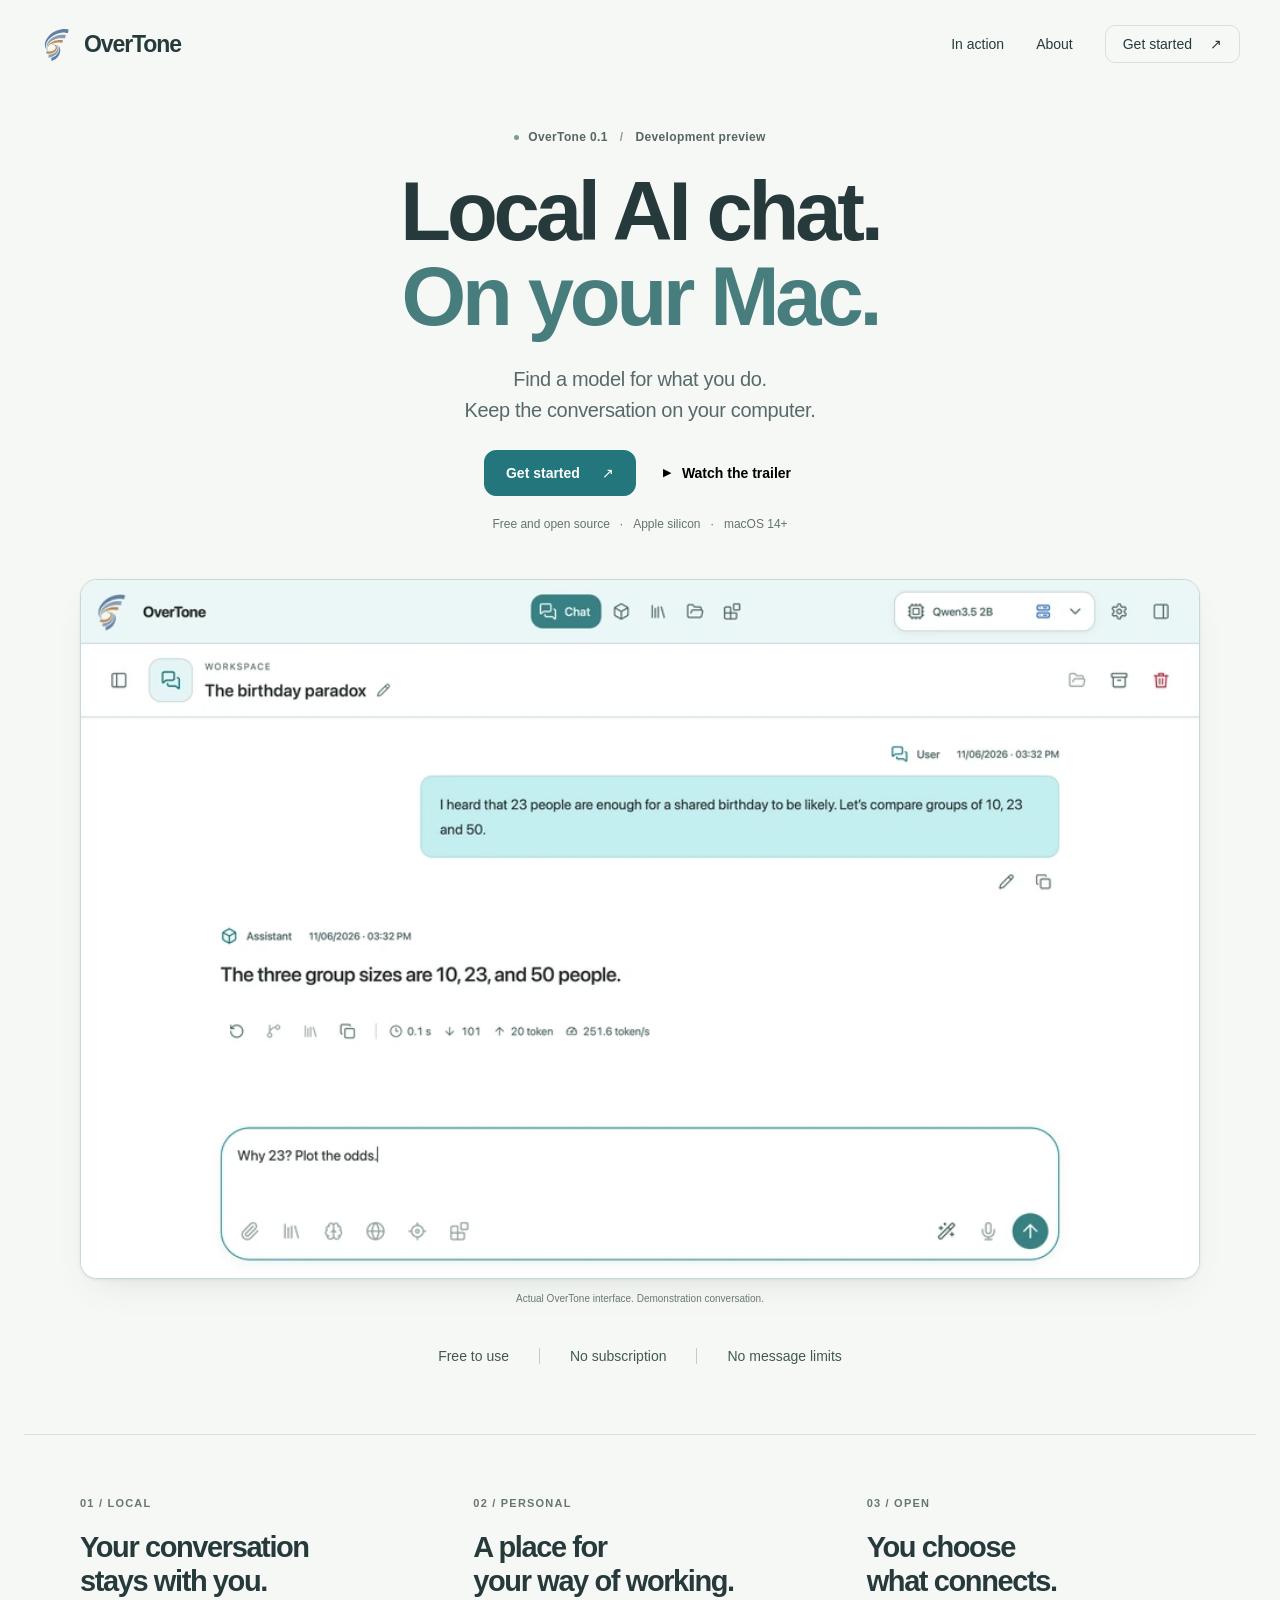
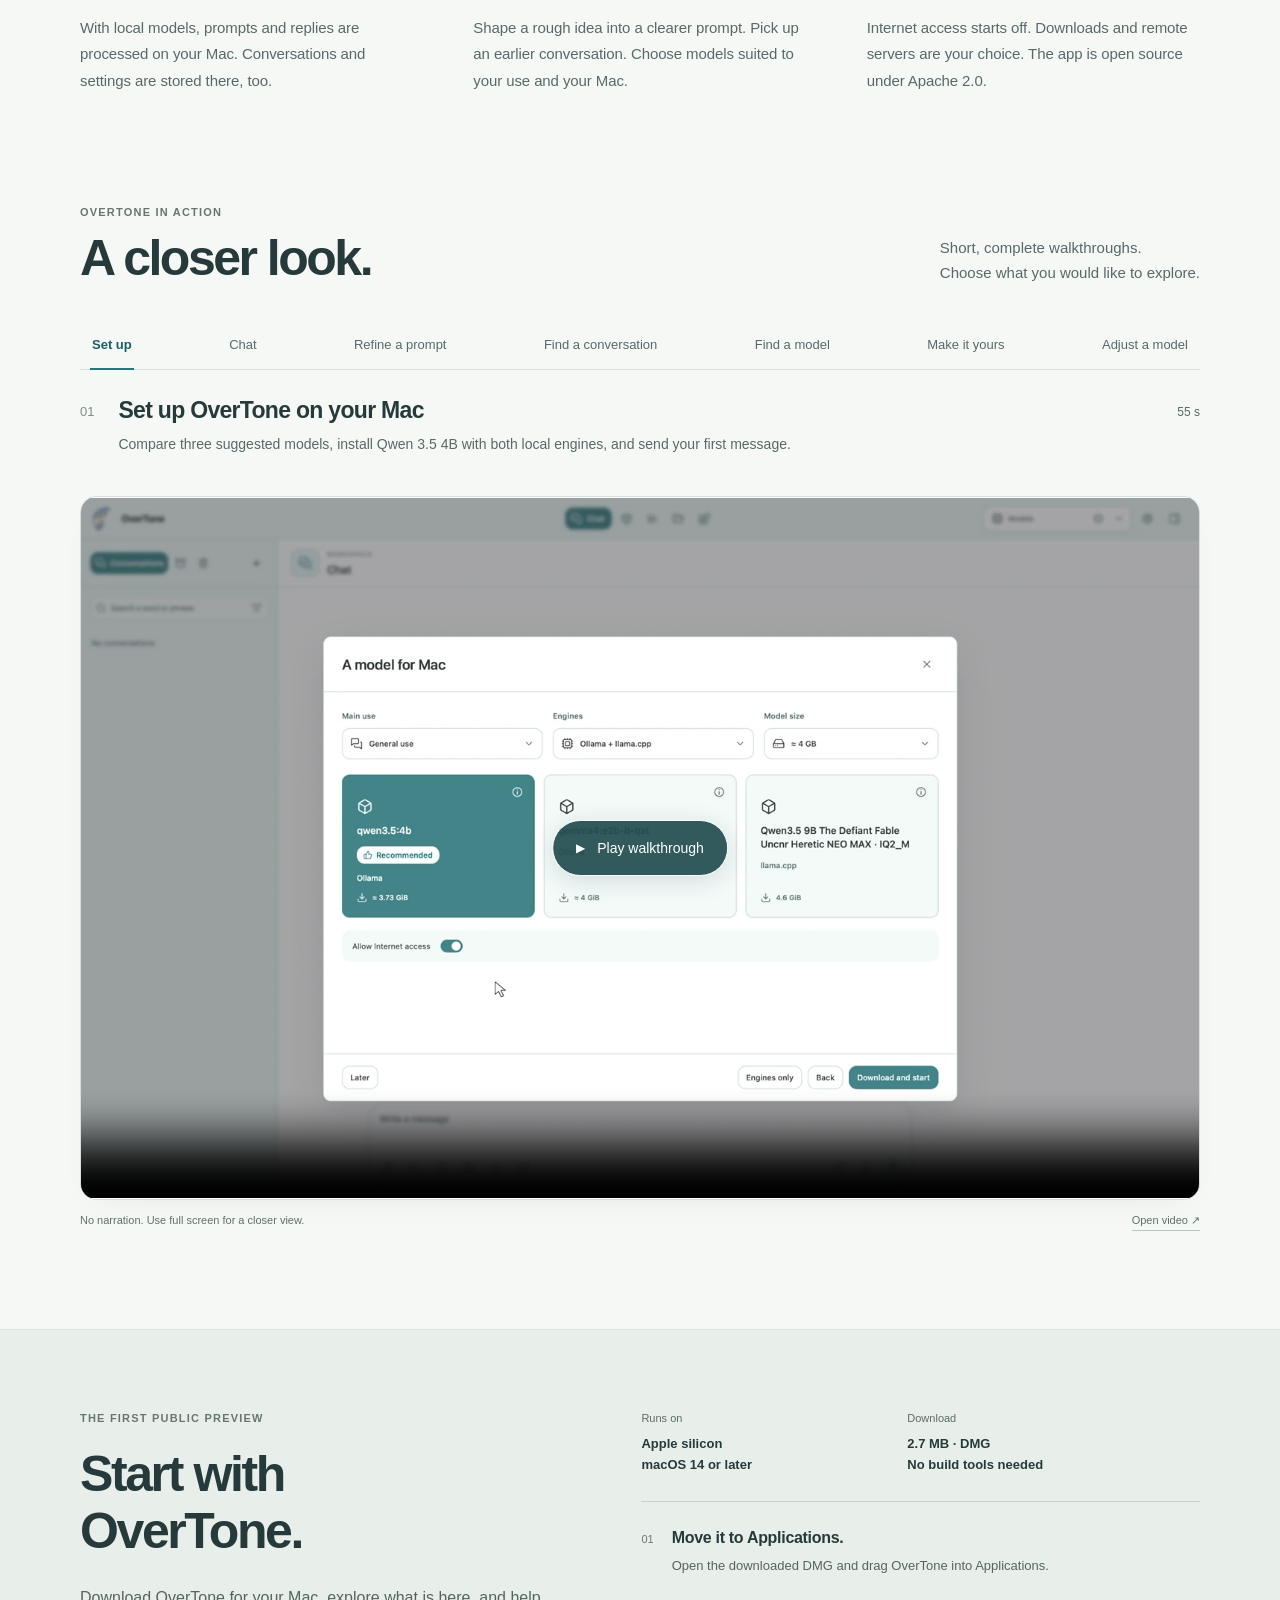
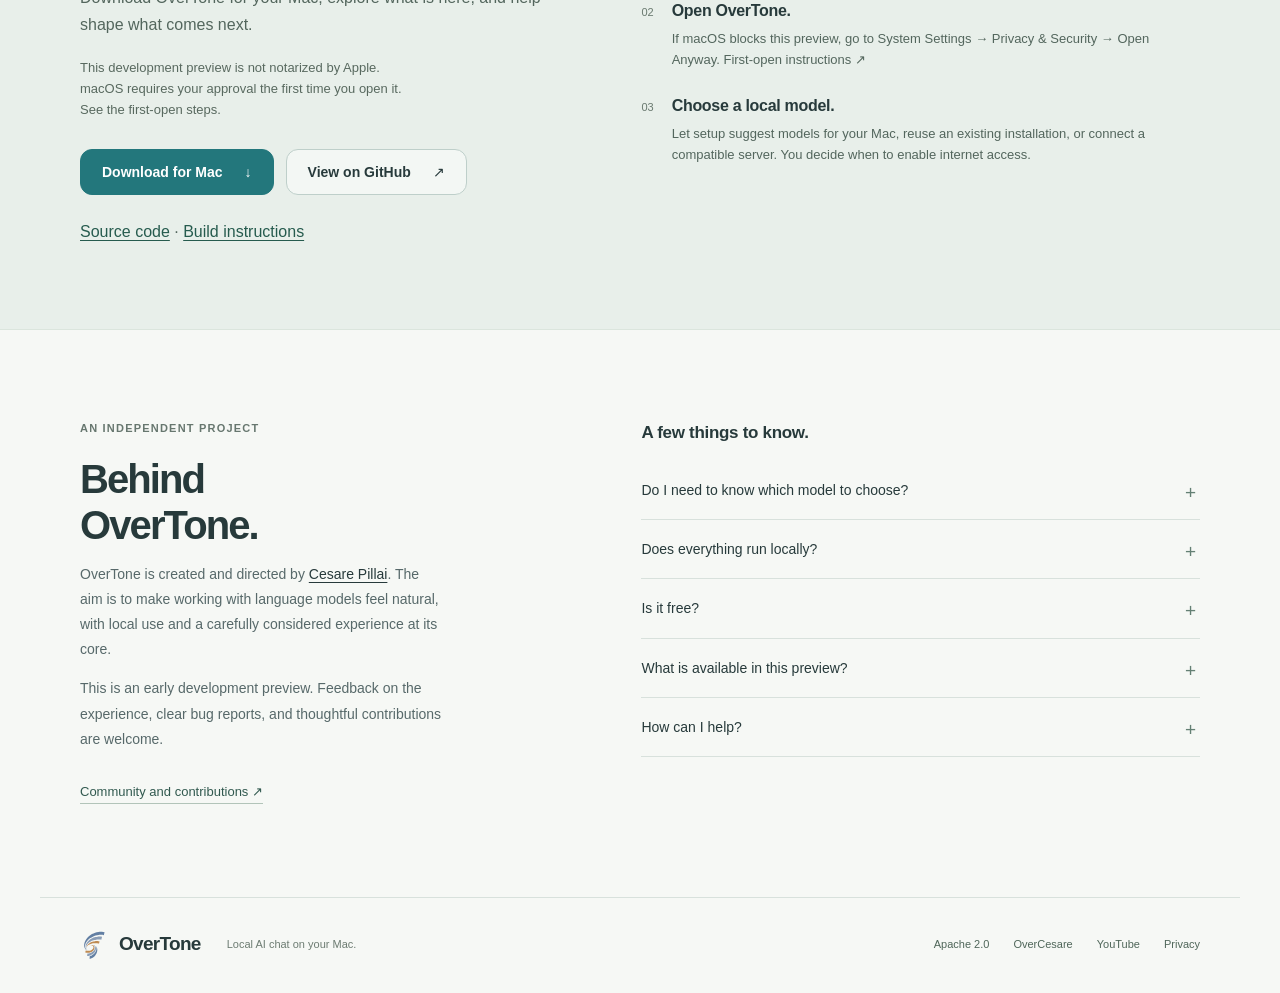
==== site/index.html @ c2d74d0c "Initial OverTone development preview" ====
<!doctype html>
<html lang="en">
<head>
<meta charset="utf-8">
<meta name="viewport" content="width=device-width, initial-scale=1">
<meta name="theme-color" content="#f6f8f5">
<title>OverTone — Local AI chat on your Mac</title>
<meta name="description" content="A free, open-source app for local AI chat on your Mac. Find a model for what you do, refine your prompt, and keep your conversations on your computer.">
<meta property="og:type" content="website">
<meta property="og:title" content="OverTone — Local AI chat on your Mac">
<meta property="og:description" content="Your models. Your conversations. Your Mac. Explore the OverTone 0.1 development preview.">
<meta property="og:image" content="https://overcesare.github.io/OverTone/assets/images/social.jpg">
<meta property="og:url" content="https://overcesare.github.io/OverTone/">
<meta property="og:image:width" content="1280">
<meta property="og:image:height" content="640">
<link rel="canonical" href="https://overcesare.github.io/OverTone/">
<meta name="twitter:card" content="summary_large_image">
<link rel="icon" href="assets/mark.svg" type="image/svg+xml">
<link rel="stylesheet" href="styles.css">
<script src="site-config.js" defer></script>
<script src="clips.js" defer></script>
<script src="site.js" defer></script>
</head>
<body>
<a class="skip" href="#main">Skip to content</a>
<header class="site-header">
  <a class="brand" href="./" aria-label="OverTone home"><img src="assets/mark.svg" width="34" height="34" alt=""><span>OverTone</span></a>
  <nav aria-label="Main navigation">
    <a class="nav-tour" href="#in-action">In action</a>
    <a class="nav-about" href="#about">About</a>
    <a class="nav-start" href="#get-started">Get started <span aria-hidden="true">↗</span></a>
  </nav>
</header>
<main id="main">
<section class="hero" aria-labelledby="hero-title">
  <div class="hero-copy">
    <p class="eyebrow"><span class="status-dot" aria-hidden="true"></span>OverTone 0.1 <span class="eyebrow-separator">/</span> Development preview</p>
    <h1 id="hero-title">Local AI chat.<br><span>On your Mac.</span></h1>
    <p class="hero-description">Find a model for what you do.<br>Keep the conversation on your computer.</p>
    <div class="hero-actions">
      <a class="button primary" href="#get-started">Get started <span aria-hidden="true">↗</span></a>
      <button class="button text-button" type="button" data-trailer><span class="play-small" aria-hidden="true">▶</span> Watch the trailer</button>
    </div>
    <p class="compatibility">Free and open source <span aria-hidden="true">·</span> Apple silicon <span aria-hidden="true">·</span> macOS 14+</p>
  </div>
  <figure class="hero-figure">
    <div class="app-frame">
      <img src="assets/images/hero-1920.webp" srcset="assets/images/hero-960.webp 960w, assets/images/hero-1920.webp 1920w, assets/images/hero-2880.webp 2880w" sizes="(max-width: 680px) calc(100vw - 32px), (max-width: 1200px) calc(100vw - 96px), 1120px" width="4480" height="2800" fetchpriority="high" alt="OverTone with a local Qwen model, a conversation about the birthday paradox, and a follow-up prompt ready to refine.">
    </div>
    <figcaption>Actual OverTone interface. Demonstration conversation.</figcaption>
  </figure>
  <p class="freedom"><span>Free to use</span><span>No subscription</span><span>No message limits</span></p>
</section>

<section class="principles section-width" aria-label="Local by choice">
  <div><p class="section-label">01 / Local</p><h2>Your conversation<br>stays with you.</h2><p>With local models, prompts and replies are processed on your Mac. Conversations and settings are stored there, too.</p></div>
  <div><p class="section-label">02 / Personal</p><h2>A place for<br>your way of working.</h2><p>Shape a rough idea into a clearer prompt. Pick up an earlier conversation. Choose models suited to your use and your Mac.</p></div>
  <div><p class="section-label">03 / Open</p><h2>You choose<br>what connects.</h2><p>Internet access starts off. Downloads and remote servers are your choice. The app is open source under Apache 2.0.</p></div>
</section>

<section id="in-action" class="tour section-width" aria-labelledby="tour-heading">
  <div class="section-heading"><div><p class="section-label">OverTone in action</p><h2 id="tour-heading">A closer look.</h2></div><p>Short, complete walkthroughs.<br> Choose what you would like to explore.</p></div>
  <div class="tabs" role="tablist" aria-label="Product walkthroughs">
    <button role="tab" type="button" id="tab-01" aria-controls="clip-panel" aria-selected="true" data-clip="01">Set up</button>
    <button role="tab" type="button" id="tab-02" aria-controls="clip-panel" aria-selected="false" tabindex="-1" data-clip="02">Chat</button>
    <button role="tab" type="button" id="tab-03" aria-controls="clip-panel" aria-selected="false" tabindex="-1" data-clip="03">Refine a prompt</button>
    <button role="tab" type="button" id="tab-04" aria-controls="clip-panel" aria-selected="false" tabindex="-1" data-clip="04">Find a conversation</button>
    <button role="tab" type="button" id="tab-06" aria-controls="clip-panel" aria-selected="false" tabindex="-1" data-clip="06">Find a model</button>
    <button role="tab" type="button" id="tab-07" aria-controls="clip-panel" aria-selected="false" tabindex="-1" data-clip="07">Make it yours</button>
    <button role="tab" type="button" id="tab-05" aria-controls="clip-panel" aria-selected="false" tabindex="-1" data-clip="05">Adjust a model</button>
  </div>
  <div class="mobile-clip-selector"><label for="clip-select">Explore a walkthrough</label><select id="clip-select">
    <option value="01">Set up OverTone</option><option value="02">Start a conversation</option><option value="03">Refine a prompt</option><option value="04">Find a conversation</option><option value="06">Find a model</option><option value="07">Make it yours</option><option value="05">Adjust a model</option>
  </select></div>
  <div id="clip-panel" class="clip-panel" role="tabpanel" aria-labelledby="tab-01" tabindex="0">
    <div class="clip-copy"><span class="clip-number" id="clip-number" aria-hidden="true">01</span><div><h3 id="clip-title">Set up OverTone on your Mac</h3><p id="clip-description">Compare three suggested models, install Qwen 3.5 4B with both local engines, and send your first message.</p></div><span class="clip-length" id="clip-duration">55 s</span></div>
    <div class="clip-stage">
      <video id="clip-video" controls playsinline preload="none" loading="lazy" poster="assets/images/clip-01.webp" width="3456" height="2168" aria-label="Set up OverTone on your Mac" aria-describedby="clip-description">
        <source src="assets/media/clip-01.mp4" type="video/mp4">
        Your browser does not support embedded video. <a href="assets/media/clip-01.mp4">Open this walkthrough</a>.
      </video>
      <button id="clip-play" class="media-play" type="button" aria-label="Play Set up OverTone on your Mac"><span aria-hidden="true">▶</span><span>Play walkthrough</span></button>
    </div>
    <div class="clip-note"><span>No narration. Use full screen for a closer view.</span><a id="clip-file" href="assets/media/clip-01.mp4">Open video <span aria-hidden="true">↗</span></a></div>
  </div>
  <noscript><p>All walkthroughs: <a href="assets/media/clip-02.mp4">Chat</a> · <a href="assets/media/clip-03.mp4">Refine a prompt</a> · <a href="assets/media/clip-04.mp4">Find a conversation</a> · <a href="assets/media/clip-06.mp4">Find a model</a> · <a href="assets/media/clip-07.mp4">Make it yours</a> · <a href="assets/media/clip-05.mp4">Adjust a model</a>.</p></noscript>
</section>

<section class="start-section" id="get-started" aria-labelledby="start-heading">
  <div class="section-width start-grid">
    <div class="start-intro"><p class="section-label">The first public preview</p><h2 id="start-heading">Start with<br>OverTone.</h2><p>Download OverTone for your Mac, explore what is here, and help shape what comes next.</p><p class="source-note">This development preview is not notarized by Apple. macOS requires your approval the first time you open it. <a href="getting-started.html#first-open">See the first-open steps.</a></p><div class="start-actions"><a class="button primary" href="assets/downloads/OverTone-0.1.0-macos-arm64-preview.dmg" download>Download for Mac <span aria-hidden="true">↓</span></a><a class="button secondary repo-link" hidden href="#get-started">View on GitHub <span aria-hidden="true">↗</span></a></div><p class="build-detail"><a href="assets/downloads/OverTone-source-preview.zip" download>Source code</a> · <a href="getting-started.html#build">Build instructions</a></p></div>
    <div class="start-instructions">
      <div class="requirements"><div><span>Runs on</span><strong>Apple silicon<br>macOS 14 or later</strong></div><div><span>Download</span><strong>2.7 MB · DMG<br>No build tools needed</strong></div></div>
      <ol class="steps">
        <li><span>01</span><div><h3>Move it to Applications.</h3><p>Open the downloaded DMG and drag OverTone into Applications.</p></div></li>
        <li><span>02</span><div><h3>Open OverTone.</h3><p>If macOS blocks this preview, go to System Settings → Privacy &amp; Security → Open Anyway. <a href="getting-started.html#first-open">First-open instructions <span aria-hidden="true">↗</span></a></p></div></li>
        <li><span>03</span><div><h3>Choose a local model.</h3><p>Let setup suggest models for your Mac, reuse an existing installation, or connect a compatible server. You decide when to enable internet access.</p></div></li>
      </ol>
    </div>
  </div>
</section>

<section id="about" class="about section-width" aria-labelledby="about-heading">
  <div class="about-copy"><p class="section-label">An independent project</p><h2 id="about-heading">Behind<br>OverTone.</h2><p>OverTone is created and directed by <a href="https://github.com/OverCesare">Cesare Pillai</a>. The aim is to make working with language models feel natural, with local use and a carefully considered experience at its core.</p><p>This is an early development preview. Feedback on the experience, clear bug reports, and thoughtful contributions are welcome.</p><a class="subtle-link" href="community.html">Community and contributions <span aria-hidden="true">↗</span></a></div>
  <div class="faq"><h3>A few things to know.</h3>
    <details><summary>Do I need to know which model to choose?</summary><p>No. OverTone gives you a starting selection of models suited to your Mac, then suggests models based on how you use OverTone.</p></details>
    <details><summary>Does everything run locally?</summary><p>When you use a local model, prompts and replies are processed on your Mac. Internet access is off by default. You decide whether to allow catalogue access, downloads, or a connection to a remote server. A remote server follows the policies of its provider.</p></details>
    <details><summary>Is it free?</summary><p>OverTone is free and open source under Apache 2.0, with no subscription or message quota. Model and engine licenses are separate. The models you can run depend on your Mac’s available memory and storage.</p></details>
    <details><summary>What is available in this preview?</summary><p>Local chat, prompt refinement, model discovery and downloads, model suggestions, conversation history, model parameters, and personalization. Documents, Projects, and Tools have prepared interfaces, but their workflows are not implemented yet. Windows and Linux are future targets.</p></details>
    <details><summary>How can I help?</summary><p>Share how the experience feels, report a reproducible bug, or discuss an idea. Please agree substantial changes with the maintainer before implementing them. Read the <a href="community.html">community guide</a> for the details.</p></details>
  </div>
</section>
</main>
<footer class="site-footer section-width"><a class="brand" href="./"><img src="assets/mark.svg" width="29" height="29" alt=""><span>OverTone</span></a><p>Local AI chat on your Mac.</p><nav aria-label="Footer"><a href="LICENSE.txt">Apache 2.0</a><a href="https://github.com/OverCesare">OverCesare</a><a href="https://www.youtube.com/@OverTone-App">YouTube</a><a href="privacy.html">Privacy</a></nav></footer>

<dialog id="trailer-dialog" aria-labelledby="trailer-heading">
  <div class="dialog-header"><h2 id="trailer-heading">Introducing OverTone 0.1</h2><button type="button" id="close-trailer" aria-label="Close trailer">Close <span aria-hidden="true">×</span></button></div>
  <video id="trailer-video" controls playsinline preload="none" poster="assets/images/trailer.jpg" width="1920" height="1080" aria-label="OverTone 0.1 product trailer"><source src="assets/media/trailer.mp4" type="video/mp4"></video>
  <div class="dialog-footer"><span>Light · Air and Glass · 48 seconds</span><a id="youtube-link" hidden href="#get-started">Watch on YouTube <span aria-hidden="true">↗</span></a></div>
</dialog>

</body>
</html>
---- site/styles.css ----
@charset "UTF-8";
:root{font-family:-apple-system,BlinkMacSystemFont,"Segoe UI",sans-serif;color:#273a3b;background:#f6f8f5;--ink:#273a3b;--muted:#57696a;--accent:#23777c;--line:#d8e1dc;--ease:cubic-bezier(.42,0,.58,1);color-scheme:light}
*{box-sizing:border-box}html{scroll-behavior:smooth;scroll-padding-top:96px}body{margin:0}a{color:inherit;text-decoration:none}button,select{font:inherit}button,a,select,summary{-webkit-tap-highlight-color:transparent}button{cursor:pointer}button:disabled{cursor:default}a:hover{text-decoration:none}button:focus-visible,a:focus-visible,summary:focus-visible,select:focus-visible,[tabindex]:focus-visible{outline:3px solid #327f88;outline-offset:5px}button,a,summary{touch-action:manipulation}[hidden]{display:none!important}img{max-width:100%;display:block}.sr-only{position:absolute;width:1px;height:1px;padding:0;overflow:hidden;clip:rect(0,0,0,0);white-space:nowrap;border:0}.skip{position:fixed;z-index:20;top:8px;left:8px;padding:12px 18px;background:white;border-radius:10px;transform:translateY(-150%)}.skip:focus{transform:none}.section-width{max-width:1200px;margin:0 auto;padding:0 40px}
.site-header{max-width:1280px;padding:24px 40px;margin:auto;display:flex;align-items:center;justify-content:space-between;gap:24px}.brand{display:inline-flex;gap:10px;align-items:center;font-size:23px;font-weight:640;letter-spacing:-1.1px}.brand img{width:34px;height:34px}.site-header nav{display:flex;gap:32px;align-items:center;font-size:14px;font-weight:510}.site-header nav>a:not(.nav-start){padding:12px 0}.site-header nav>a:hover{color:var(--accent)}.nav-start{border:1px solid var(--line);padding:10px 17px;border-radius:10px;display:flex;align-items:center;gap:18px;transition:background .16s}.nav-start:hover{background:#e8efea}
.hero{text-align:center;padding-top:42px;overflow:hidden}.hero-copy{padding:0 24px}.eyebrow{font-size:12px;font-weight:550;letter-spacing:.03em;display:flex;justify-content:center;gap:9px;align-items:center;margin:0 0 26px;color:#556663}.status-dot{width:5px;height:5px;background:#7d9c8d;border-radius:50%}.eyebrow-separator{color:#8d9e98;margin:0 3px}h1{font-size:clamp(54px,6.5vw,88px);letter-spacing:-.05em;line-height:1.02;font-weight:590;margin:0}h1 span{color:#487d7d}.hero-description{font-size:20px;line-height:1.55;letter-spacing:-.35px;color:var(--muted);margin:24px 0}.hero-actions{display:flex;align-items:center;justify-content:center;gap:22px}.button{border:1px solid transparent;min-height:46px;padding:12px 21px;border-radius:12px;display:inline-flex;align-items:center;justify-content:center;gap:22px;font-size:14px;font-weight:550;transition:background .16s,color .16s,box-shadow .16s}.primary{background:var(--accent);color:white;border-color:var(--accent)}.primary:hover{background:#1b666b;box-shadow:0 3px 10px #194e5b12}.primary:active{background:#185a60}.secondary{border-color:#becfca;background:#ffffff80}.secondary:hover{background:#fff}.text-button{background:none;gap:8px;padding:12px 4px}.text-button:hover{color:var(--accent)}.play-small{font-size:11px;margin-right:3px}.duration{font-size:11px;color:var(--muted);margin-left:5px;font-weight:450}.compatibility{font-size:12px;color:#65726e;margin:21px 0 0;display:flex;align-items:center;justify-content:center;gap:10px}.hero-figure{max-width:1200px;padding:0 40px;margin:48px auto 0}.app-frame{border:1px solid #c8d8d3;border-radius:17px;overflow:hidden;background:#fff;box-shadow:0 16px 38px -16px #38564a26,0 1px 3px #3e62521a}.app-frame img{width:100%;height:auto}.hero-figure figcaption{font-size:10px;color:#6b7874;margin-top:14px}.freedom{font-size:14px;color:#425953;display:flex;justify-content:center;gap:0;margin:44px 24px 0;padding-bottom:70px;border-bottom:1px solid var(--line)}.freedom span{padding:0 30px}.freedom span+span{border-left:1px solid #bfcfc6}
.principles{display:grid;grid-template-columns:repeat(3,1fr);gap:60px;padding-top:62px;padding-bottom:102px}.section-label{font-size:11px;font-weight:550;text-transform:uppercase;letter-spacing:.11em;color:#67776f;margin:0 0 22px}h2{font-weight:560;letter-spacing:-1.4px;line-height:1.15;margin:0}.principles h2{font-size:29px}.principles p:not(.section-label){font-size:15px;line-height:1.75;letter-spacing:-.1px;color:var(--muted);margin:17px 0 0}.section-heading{display:flex;align-items:flex-end;justify-content:space-between;gap:24px}.section-heading .section-label{margin-bottom:12px}.section-heading h2{font-size:50px;letter-spacing:-2.5px}.section-heading>p{color:var(--muted);font-size:15px;line-height:1.65;margin:0 0 2px}.tour{padding-top:10px;padding-bottom:98px}.tabs{display:flex;border-bottom:1px solid var(--line);margin-top:35px;gap:6px;justify-content:space-between}.tabs button{position:relative;border:0;border-radius:8px 8px 0 0;background:transparent;padding:15px 12px 17px;color:var(--muted);font-size:13px;white-space:nowrap;transition:background .16s,color .16s}.tabs button:hover{background:#eaf0eb;color:var(--ink)}.tabs button[aria-selected=true]{color:#185e66;font-weight:600}.tabs button[aria-selected=true]:after{content:"";position:absolute;height:2px;bottom:-1px;left:10px;right:10px;background:var(--accent)}.mobile-clip-selector{display:none}.clip-copy{display:flex;align-items:flex-start;gap:24px;min-height:126px;padding:27px 0 23px}.clip-number{font-size:13px;color:#7d8e84;padding-top:7px;font-variant-numeric:tabular-nums}.clip-copy h3{font-size:23px;font-weight:550;letter-spacing:-.7px;margin:0 0 9px}.clip-copy p{font-size:14px;color:var(--muted);max-width:720px;line-height:1.6;margin:0}.clip-length{margin-left:auto;white-space:nowrap;padding-top:8px;font-size:12px;color:var(--muted)}.clip-stage{position:relative;border:1px solid #d6dfd9;border-radius:16px;overflow:hidden;background:white;box-shadow:0 12px 30px -16px #38564a1a}.clip-stage video{display:block;width:100%;height:auto;aspect-ratio:3456/2168;background:white}.media-play{position:absolute;left:50%;top:50%;transform:translate(-50%,-50%);display:flex;align-items:center;gap:12px;padding:17px 23px;min-height:56px;border:1px solid #fff;background:#244d50ed;color:#fff;border-radius:30px;box-shadow:0 5px 24px #18393e24;font-size:14px;font-weight:500;white-space:nowrap;transition:background .16s}.media-play:hover{background:#193d40}.media-play>span:first-child{font-size:12px}.clip-note{display:flex;justify-content:space-between;gap:16px;font-size:11px;color:#61716a;padding-top:14px}.clip-note a{border-bottom:1px solid #b5c9bf;padding-bottom:3px}.start-section{background:#e8efea;border-block:1px solid #dbe5dd;padding:82px 0 84px}.start-grid{display:grid;grid-template-columns:.95fr 1.15fr;gap:100px}.start-intro h2{font-size:50px;letter-spacing:-2.4px}.start-intro>p:not(.section-label){font-size:16px;line-height:1.7;color:#53665d;margin:23px 0 0}.start-intro>p.source-note{font-size:13px;line-height:1.6;max-width:340px;margin-top:20px;color:#58695f}.start-actions{display:flex;align-items:center;gap:12px;flex-wrap:wrap;margin-top:28px}.subtle-link{font-size:13px;display:inline-block;color:#31594f;border-bottom:1px solid #b2c4b9;padding-bottom:4px;margin-top:18px}.subtle-link:hover{color:#173c32}.requirements{display:grid;grid-template-columns:1fr 1.2fr;gap:22px;border-bottom:1px solid #c5d4ca;padding:0 0 25px;margin-bottom:27px}.requirements span{display:block;font-size:11px;color:#5a6e62;margin-bottom:9px}.requirements strong{font-size:13px;font-weight:550;line-height:1.65}.steps{list-style:none;margin:0;padding:0;display:grid;gap:26px}.steps>li{display:flex;gap:18px}.steps>li>span{font-size:11px;color:#6a7a70;padding-top:4px;font-variant-numeric:tabular-nums}.steps h3{font-size:16px;font-weight:550;margin:0 0 8px;letter-spacing:-.3px}.steps p{font-size:13px;color:#53665d;line-height:1.65;margin:0}.steps li>div{min-width:0;flex:1}.steps code{font-size:11px}.code-block{position:relative;background:#f8faf7;border:1px solid #cedbd2;border-radius:10px;padding:18px 57px 18px 15px;margin:12px 0}.code-block pre{margin:0;line-height:1.7;overflow:auto;white-space:pre-wrap;word-break:break-word}.code-block code{font-size:12px;font-family:ui-monospace,SFMono-Regular,Menlo,monospace}.code-block button{position:absolute;right:10px;top:12px;font-size:10px;color:#405c50;border:1px solid #d4ded5;background:#fff;padding:6px 8px;border-radius:6px}.build-detail a{color:#265b4e;text-decoration:underline;text-underline-offset:3px}
.about{padding-top:92px;padding-bottom:93px;display:grid;grid-template-columns:.95fr 1.15fr;gap:100px}.about-copy h2{font-size:40px;letter-spacing:-1.9px}.about-copy>p:not(.section-label){font-size:14px;line-height:1.8;color:var(--muted);max-width:365px}.about-copy>p a{color:var(--ink);text-decoration:underline;text-underline-offset:3px}.faq h3{font-size:17px;font-weight:550;margin:1px 0 18px;letter-spacing:-.3px}.faq details{border-bottom:1px solid var(--line)}.faq summary{position:relative;list-style:none;font-size:14px;font-weight:500;cursor:pointer;padding:19px 30px 19px 0;line-height:1.45}.faq summary::-webkit-details-marker{display:none}.faq summary:after{content:"+";position:absolute;right:4px;top:18px;color:#648074;font-size:19px;font-weight:400}.faq details[open] summary:after{content:"−"}.faq details p{font-size:13px;line-height:1.75;color:var(--muted);margin:0 0 19px}.faq details a{text-decoration:underline;text-underline-offset:3px}
.site-footer{border-top:1px solid var(--line);display:flex;align-items:center;gap:26px;padding-top:29px;padding-bottom:32px}.site-footer .brand{font-size:19px;letter-spacing:-.7px}.site-footer .brand img{width:29px;height:29px}.site-footer p{font-size:11px;color:#6d7c72}.site-footer nav{display:flex;gap:24px;margin-left:auto;font-size:11px;color:#4f6659}.site-footer nav a:hover{color:var(--accent)}
dialog{width:min(1120px,calc(100vw - 40px));max-height:94vh;padding:0;border:1px solid #cad7d0;border-radius:16px;background:#f7faf7;color:var(--ink);overflow:auto;box-shadow:0 20px 100px #0e29224d}dialog::backdrop{background:#14312bbd;backdrop-filter:blur(12px)}.dialog-header,.dialog-footer{display:flex;align-items:center;justify-content:space-between;gap:12px;padding:17px 22px}.dialog-header h2{font-size:15px;letter-spacing:-.25px}.dialog-header button{border:0;background:none;color:#496456;font-size:12px;padding:6px}.dialog-header button span{margin-left:10px;font-size:20px;vertical-align:-1px}.dialog-footer{font-size:11px;color:#5e7467}.dialog-footer a{text-decoration:underline;text-underline-offset:3px}dialog video{width:100%;height:auto;display:block;background:#f4f8f2}
.doc{max-width:840px;margin:50px auto 90px;padding:0 30px}.doc h1{font-size:52px;letter-spacing:-2.5px;margin-bottom:22px}.doc h2{font-size:26px;margin-top:38px;margin-bottom:14px;letter-spacing:-.8px}.doc h3{font-size:17px;margin-top:26px}.doc p,.doc li{font-size:15px;line-height:1.8;color:#4d635b}.doc ul,.doc ol{padding-left:24px}.doc a:not(.button){text-decoration:underline;text-underline-offset:3px;color:#226451}.doc pre{overflow:auto;background:#e8efea;border:1px solid var(--line);border-radius:12px;padding:18px;font-size:12px;line-height:1.8}.doc code{font-family:ui-monospace,SFMono-Regular,Menlo,monospace}.doc .eyebrow{justify-content:flex-start}.doc .back{display:inline-block;margin-bottom:30px;font-size:13px}
@media(max-width:1050px){.tabs{gap:0}.tabs button{font-size:12px;padding-left:7px;padding-right:7px}.start-grid,.about{gap:55px}.principles{gap:35px}.site-footer{gap:18px}.site-footer nav{gap:15px}}
@media(max-width:760px){.section-width{padding-left:24px;padding-right:24px}.site-header{padding:19px 24px}.site-header nav{gap:20px}.site-header .brand{font-size:21px}.nav-about{display:none}.hero{padding-top:35px}h1{font-size:62px}.hero-description{font-size:18px}.hero-figure{padding:0 24px;margin-top:38px}.principles{gap:24px;padding-top:43px;padding-bottom:68px}.principles h2{font-size:24px}.principles p:not(.section-label){font-size:13px}.section-label{font-size:10px}.section-heading h2{font-size:41px}.section-heading>p{font-size:13px}.tabs{display:none}.mobile-clip-selector{display:flex;align-items:center;justify-content:space-between;gap:20px;margin-top:27px;padding:16px 0;border-block:1px solid var(--line)}.mobile-clip-selector label{font-size:11px;color:var(--muted)}.mobile-clip-selector select{max-width:65%;padding:9px 28px 9px 11px;border:1px solid #c3d3c9;border-radius:8px;background:#fff;color:#344e42;font-size:12px;min-height:40px}.clip-copy{min-height:136px;gap:16px}.clip-copy h3{font-size:21px}.clip-copy p{font-size:13px}.start-grid,.about{grid-template-columns:1fr;gap:40px}.start-intro>p:not(.section-label){max-width:480px}.start-intro>p.source-note{max-width:440px}.start-section{padding:55px 0}.start-intro h2{font-size:45px}.about{padding-top:58px;padding-bottom:60px;gap:38px}.about-copy>p:not(.section-label){max-width:none}.site-footer{flex-wrap:wrap;gap:10px 22px}.site-footer nav{width:100%;margin:12px 0 0;justify-content:space-between}.tour{padding-bottom:60px}}
@media(max-width:480px){.site-header{padding:17px 20px;gap:12px}.brand{gap:7px}.site-header .brand img{width:29px;height:29px}.site-header nav{gap:12px}.site-header nav .nav-tour{display:none}.nav-start{font-size:12px;padding:9px 12px;gap:11px}.hero{padding-top:30px}.hero-copy{padding:0 16px}.eyebrow{font-size:10px;gap:6px;margin-bottom:23px}h1{font-size:52px}.hero-description{font-size:16px;line-height:1.6;margin:20px 0}.hero-actions{gap:14px}.button{font-size:12px;padding:11px 16px;gap:15px;min-height:43px}.text-button{gap:6px;padding:11px 0}.duration{display:none}.compatibility{font-size:10px;gap:7px;margin-top:19px}.hero-figure{padding:0 16px;margin-top:31px}.app-frame{border-radius:10px}.hero-figure figcaption{font-size:8px;margin-top:10px}.freedom{font-size:10px;margin-top:30px;margin-inline:20px;padding-bottom:35px}.freedom span{padding:0 14px}.section-width{padding-left:22px;padding-right:22px}.principles{grid-template-columns:1fr;gap:26px;padding-top:35px;padding-bottom:52px}.principles>div{display:grid;grid-template-columns:1fr 1.2fr;gap:5px 20px}.principles .section-label{grid-column:1/-1;margin-bottom:8px;font-size:9px}.principles h2{font-size:22px;letter-spacing:-.8px}.principles p:not(.section-label){margin:0;font-size:12px;line-height:1.65}.section-heading{display:block}.section-heading>p{margin-top:14px}.section-heading>p br{display:none}.section-heading h2{font-size:39px}.clip-copy{padding-top:22px;min-height:145px;gap:12px}.clip-number{display:none}.clip-copy h3{font-size:20px}.clip-copy p{font-size:12px}.clip-length{font-size:10px;padding-top:6px}.clip-note{font-size:9px;gap:12px;line-height:1.5}.clip-stage{border-radius:10px}.media-play{padding:13px 17px;font-size:11px;min-height:42px}.requirements strong{font-size:11px}.requirements{gap:15px}.start-intro h2{font-size:43px}.start-intro>p:not(.section-label){font-size:15px}.start-intro>p.source-note{font-size:12px}.steps h3{font-size:15px}.steps p{font-size:12px}.code-block code{font-size:11px}.start-instructions .code-block{padding-left:12px}.about-copy h2{font-size:37px}.site-footer p{font-size:9px}.site-footer nav{font-size:10px;gap:12px}dialog{width:calc(100vw - 20px);border-radius:11px}.dialog-header,.dialog-footer{padding:12px}.dialog-header h2{font-size:12px}.dialog-footer{font-size:9px}.doc{margin-top:35px;padding:0 22px}.doc h1{font-size:39px;letter-spacing:-1.8px}.doc p,.doc li{font-size:14px}}
@media(prefers-reduced-motion:reduce){html{scroll-behavior:auto}*,*:before,*:after{animation:none!important;transition:none!important}}
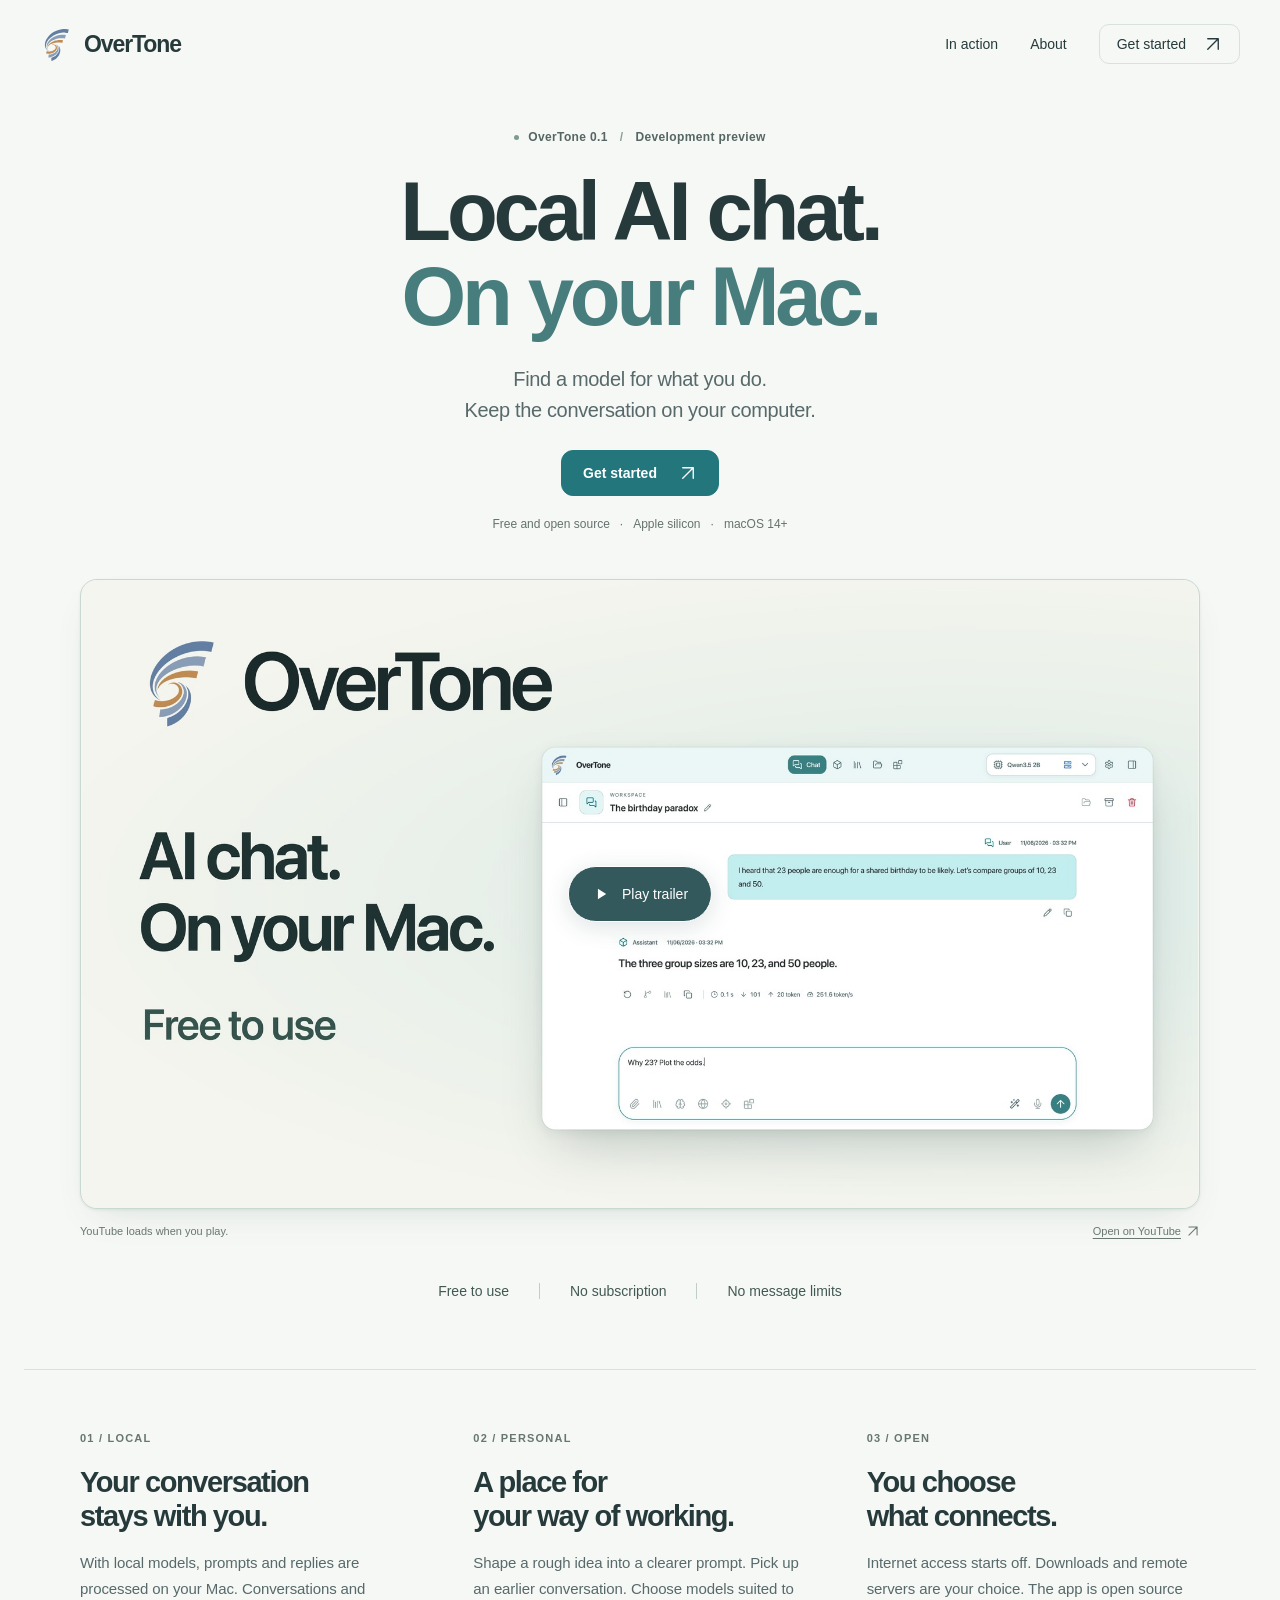
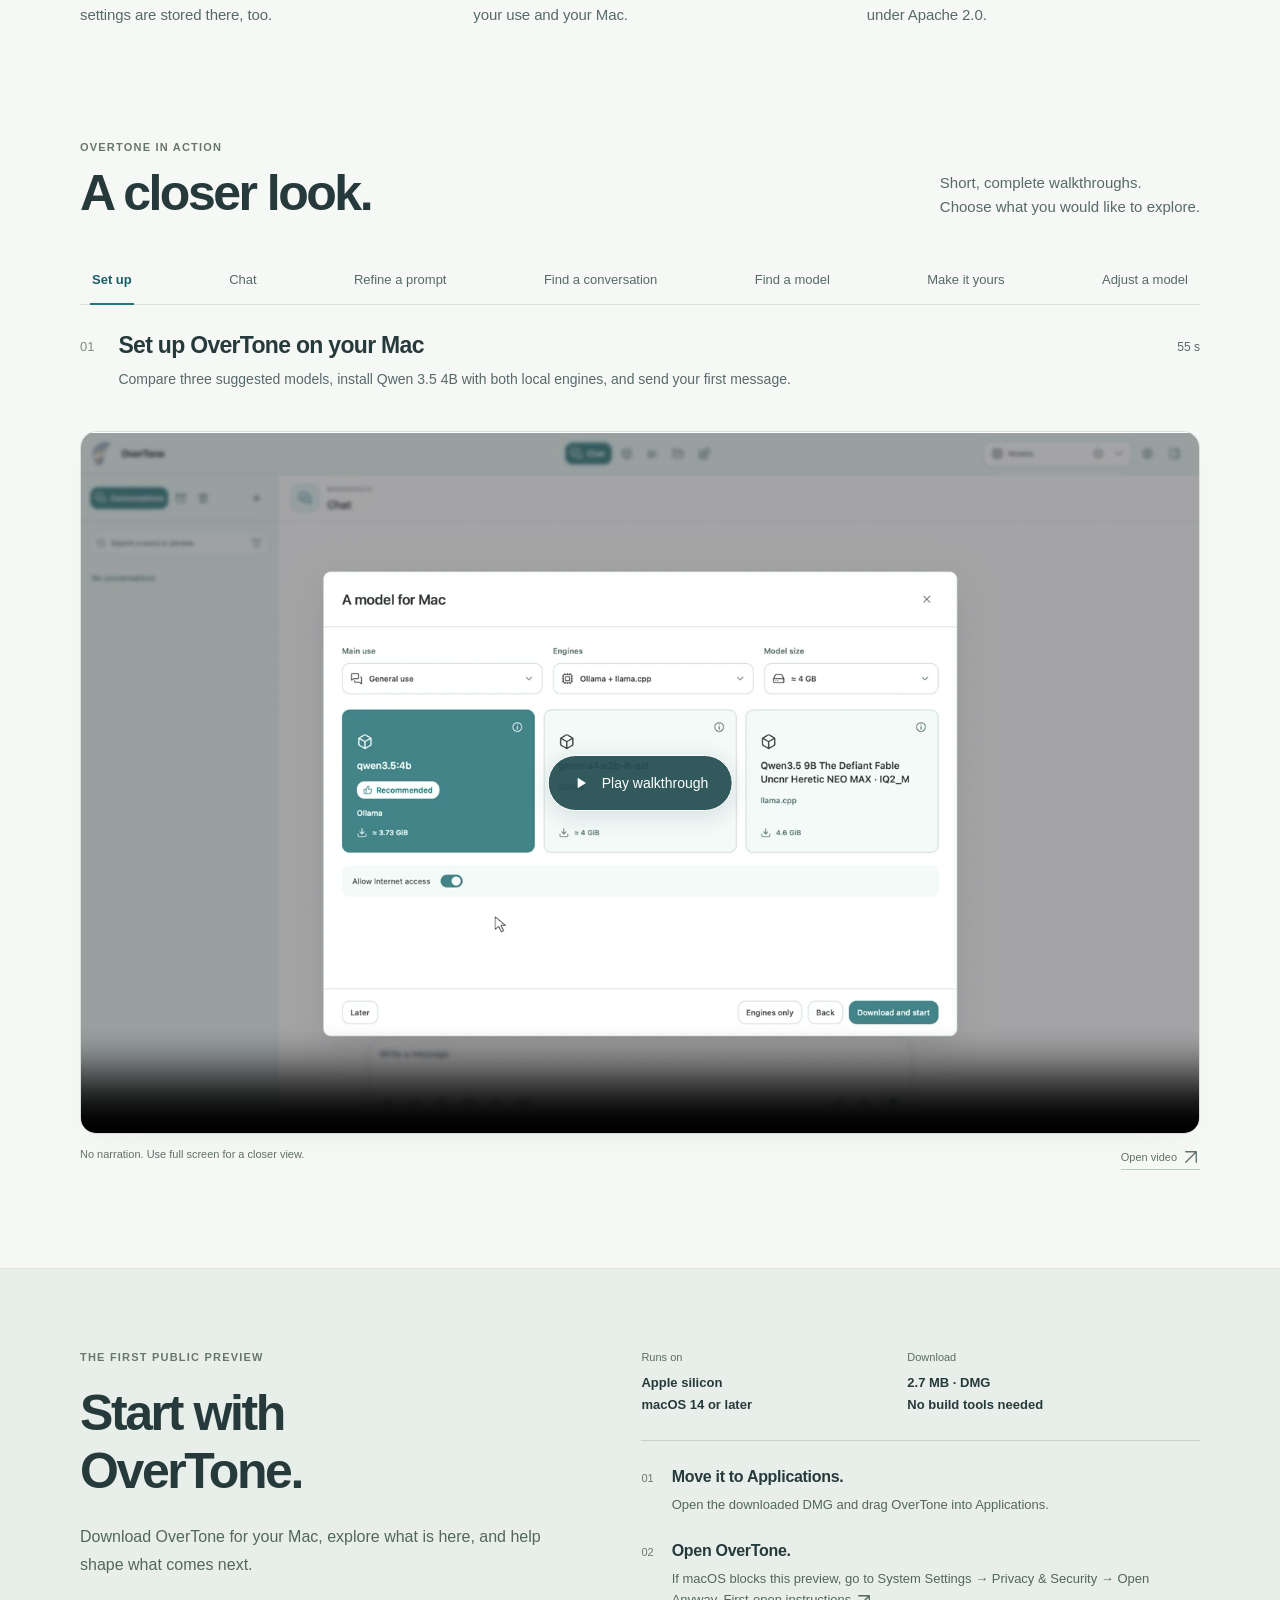
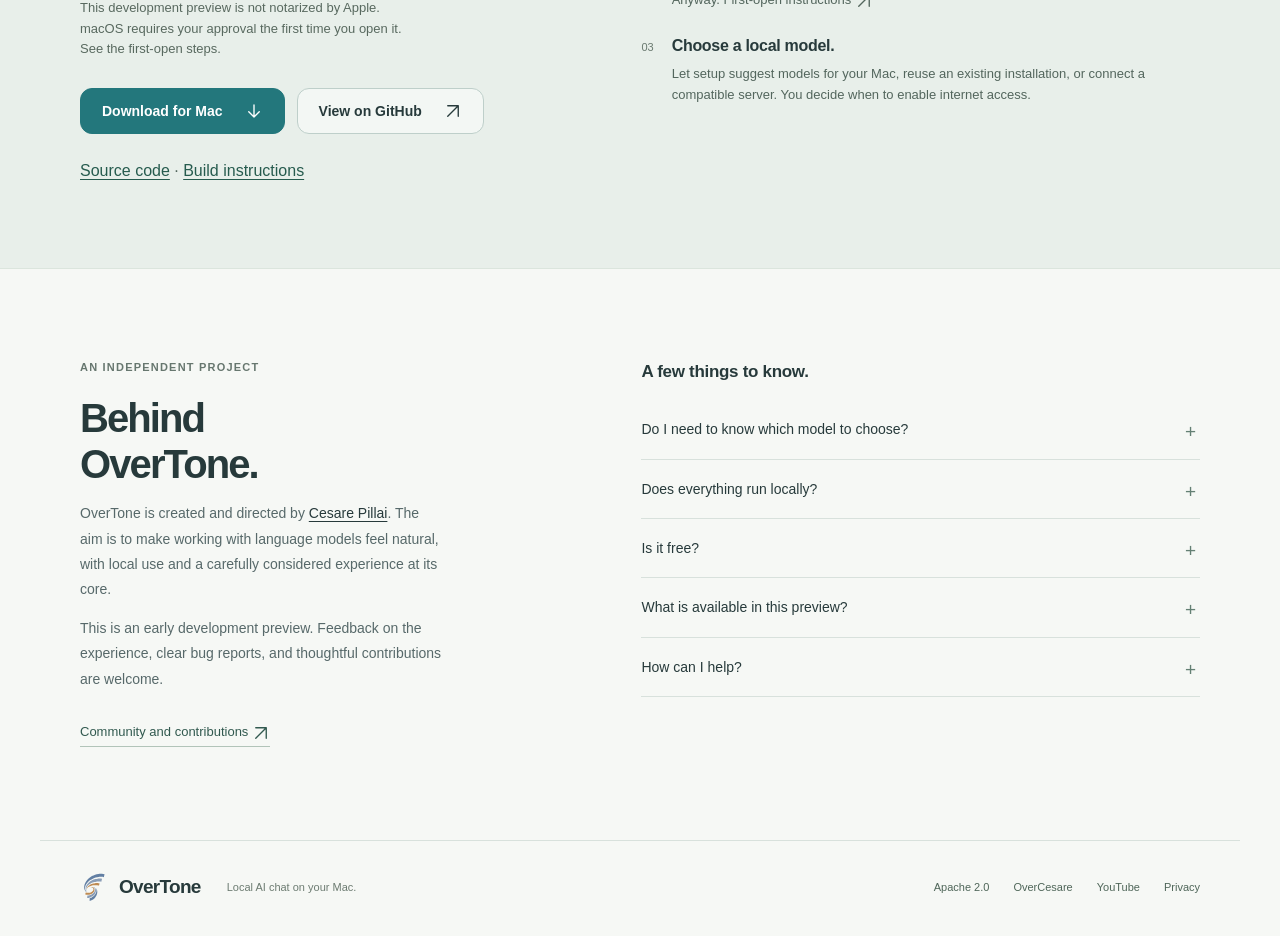
==== commit d61d2ac7: "Refine mobile controls and embed the YouTube trailer" ====
--- a/site/index.html
+++ b/site/index.html
@@ -28,7 +28,7 @@
   <nav aria-label="Main navigation">
     <a class="nav-tour" href="#in-action">In action</a>
     <a class="nav-about" href="#about">About</a>
-    <a class="nav-start" href="#get-started">Get started <span aria-hidden="true">↗</span></a>
+    <a class="nav-start" href="#get-started">Get started <svg class="ui-icon" viewBox="0 0 24 24" aria-hidden="true" focusable="false"><path d="M5 19 19 5M5 5h14v14"/></svg></a>
   </nav>
 </header>
 <main id="main">
@@ -38,16 +38,18 @@
     <h1 id="hero-title">Local AI chat.<br><span>On your Mac.</span></h1>
     <p class="hero-description">Find a model for what you do.<br>Keep the conversation on your computer.</p>
     <div class="hero-actions">
-      <a class="button primary" href="#get-started">Get started <span aria-hidden="true">↗</span></a>
-      <button class="button text-button" type="button" data-trailer><span class="play-small" aria-hidden="true">▶</span> Watch the trailer</button>
+      <a class="button primary" href="#get-started">Get started <svg class="ui-icon" viewBox="0 0 24 24" aria-hidden="true" focusable="false"><path d="M5 19 19 5M5 5h14v14"/></svg></a>
     </div>
     <p class="compatibility">Free and open source <span aria-hidden="true">·</span> Apple silicon <span aria-hidden="true">·</span> macOS 14+</p>
   </div>
-  <figure class="hero-figure">
-    <div class="app-frame">
-      <img src="assets/images/hero-1920.webp" srcset="assets/images/hero-960.webp 960w, assets/images/hero-1920.webp 1920w, assets/images/hero-2880.webp 2880w" sizes="(max-width: 680px) calc(100vw - 32px), (max-width: 1200px) calc(100vw - 96px), 1120px" width="4480" height="2800" fetchpriority="high" alt="OverTone with a local Qwen model, a conversation about the birthday paradox, and a follow-up prompt ready to refine.">
+  <figure class="hero-figure" id="trailer">
+    <div class="app-frame trailer-frame">
+      <a class="trailer-cover" id="trailer-cover" href="https://www.youtube.com/watch?v=piu7MGdL5Z4" target="_blank" rel="noopener" aria-label="Play the OverTone trailer on this page using YouTube">
+        <img src="assets/images/trailer.jpg" width="1920" height="1080" fetchpriority="high" alt="OverTone — local AI chat on your Mac.">
+        <span class="media-play"><svg class="ui-icon ui-icon-fill" viewBox="0 0 24 24" aria-hidden="true" focusable="false"><path d="m8 5 11 7-11 7Z"/></svg><span>Play trailer</span></span>
+      </a>
     </div>
-    <figcaption>Actual OverTone interface. Demonstration conversation.</figcaption>
+    <figcaption class="trailer-caption"><span>YouTube loads when you play.</span><a href="https://www.youtube.com/watch?v=piu7MGdL5Z4" target="_blank" rel="noopener">Open on YouTube <svg class="ui-icon" viewBox="0 0 24 24" aria-hidden="true" focusable="false"><path d="M5 19 19 5M5 5h14v14"/></svg></a></figcaption>
   </figure>
   <p class="freedom"><span>Free to use</span><span>No subscription</span><span>No message limits</span></p>
 </section>
@@ -69,9 +71,9 @@
     <button role="tab" type="button" id="tab-07" aria-controls="clip-panel" aria-selected="false" tabindex="-1" data-clip="07">Make it yours</button>
     <button role="tab" type="button" id="tab-05" aria-controls="clip-panel" aria-selected="false" tabindex="-1" data-clip="05">Adjust a model</button>
   </div>
-  <div class="mobile-clip-selector"><label for="clip-select">Explore a walkthrough</label><select id="clip-select">
+  <div class="mobile-clip-selector"><label for="clip-select">Explore a walkthrough</label><div class="clip-select-control"><select id="clip-select">
     <option value="01">Set up OverTone</option><option value="02">Start a conversation</option><option value="03">Refine a prompt</option><option value="04">Find a conversation</option><option value="06">Find a model</option><option value="07">Make it yours</option><option value="05">Adjust a model</option>
-  </select></div>
+  </select><svg class="ui-icon" viewBox="0 0 24 24" aria-hidden="true" focusable="false"><path d="m6 9 6 6 6-6"/></svg></div></div>
   <div id="clip-panel" class="clip-panel" role="tabpanel" aria-labelledby="tab-01" tabindex="0">
     <div class="clip-copy"><span class="clip-number" id="clip-number" aria-hidden="true">01</span><div><h3 id="clip-title">Set up OverTone on your Mac</h3><p id="clip-description">Compare three suggested models, install Qwen 3.5 4B with both local engines, and send your first message.</p></div><span class="clip-length" id="clip-duration">55 s</span></div>
     <div class="clip-stage">
@@ -79,21 +81,21 @@
         <source src="assets/media/clip-01.mp4" type="video/mp4">
         Your browser does not support embedded video. <a href="assets/media/clip-01.mp4">Open this walkthrough</a>.
       </video>
-      <button id="clip-play" class="media-play" type="button" aria-label="Play Set up OverTone on your Mac"><span aria-hidden="true">▶</span><span>Play walkthrough</span></button>
+      <button id="clip-play" class="media-play" type="button" aria-label="Play Set up OverTone on your Mac"><svg class="ui-icon ui-icon-fill" viewBox="0 0 24 24" aria-hidden="true" focusable="false"><path d="m8 5 11 7-11 7Z"/></svg><span>Play walkthrough</span></button>
     </div>
-    <div class="clip-note"><span>No narration. Use full screen for a closer view.</span><a id="clip-file" href="assets/media/clip-01.mp4">Open video <span aria-hidden="true">↗</span></a></div>
+    <div class="clip-note"><span>No narration. Use full screen for a closer view.</span><a id="clip-file" href="assets/media/clip-01.mp4">Open video <svg class="ui-icon" viewBox="0 0 24 24" aria-hidden="true" focusable="false"><path d="M5 19 19 5M5 5h14v14"/></svg></a></div>
   </div>
   <noscript><p>All walkthroughs: <a href="assets/media/clip-02.mp4">Chat</a> · <a href="assets/media/clip-03.mp4">Refine a prompt</a> · <a href="assets/media/clip-04.mp4">Find a conversation</a> · <a href="assets/media/clip-06.mp4">Find a model</a> · <a href="assets/media/clip-07.mp4">Make it yours</a> · <a href="assets/media/clip-05.mp4">Adjust a model</a>.</p></noscript>
 </section>
 
 <section class="start-section" id="get-started" aria-labelledby="start-heading">
   <div class="section-width start-grid">
-    <div class="start-intro"><p class="section-label">The first public preview</p><h2 id="start-heading">Start with<br>OverTone.</h2><p>Download OverTone for your Mac, explore what is here, and help shape what comes next.</p><p class="source-note">This development preview is not notarized by Apple. macOS requires your approval the first time you open it. <a href="getting-started.html#first-open">See the first-open steps.</a></p><div class="start-actions"><a class="button primary" href="assets/downloads/OverTone-0.1.0-macos-arm64-preview.dmg" download>Download for Mac <span aria-hidden="true">↓</span></a><a class="button secondary repo-link" hidden href="#get-started">View on GitHub <span aria-hidden="true">↗</span></a></div><p class="build-detail"><a href="assets/downloads/OverTone-source-preview.zip" download>Source code</a> · <a href="getting-started.html#build">Build instructions</a></p></div>
+    <div class="start-intro"><p class="section-label">The first public preview</p><h2 id="start-heading">Start with<br>OverTone.</h2><p>Download OverTone for your Mac, explore what is here, and help shape what comes next.</p><p class="source-note">This development preview is not notarized by Apple. macOS requires your approval the first time you open it. <a href="getting-started.html#first-open">See the first-open steps.</a></p><div class="start-actions"><a class="button primary" href="assets/downloads/OverTone-0.1.0-macos-arm64-preview.dmg" download>Download for Mac <svg class="ui-icon" viewBox="0 0 24 24" aria-hidden="true" focusable="false"><path d="M12 4v16M5 13l7 7 7-7"/></svg></a><a class="button secondary repo-link" hidden href="#get-started">View on GitHub <svg class="ui-icon" viewBox="0 0 24 24" aria-hidden="true" focusable="false"><path d="M5 19 19 5M5 5h14v14"/></svg></a></div><p class="build-detail"><a href="assets/downloads/OverTone-source-preview.zip" download>Source code</a> · <a href="getting-started.html#build">Build instructions</a></p></div>
     <div class="start-instructions">
       <div class="requirements"><div><span>Runs on</span><strong>Apple silicon<br>macOS 14 or later</strong></div><div><span>Download</span><strong>2.7 MB · DMG<br>No build tools needed</strong></div></div>
       <ol class="steps">
         <li><span>01</span><div><h3>Move it to Applications.</h3><p>Open the downloaded DMG and drag OverTone into Applications.</p></div></li>
-        <li><span>02</span><div><h3>Open OverTone.</h3><p>If macOS blocks this preview, go to System Settings → Privacy &amp; Security → Open Anyway. <a href="getting-started.html#first-open">First-open instructions <span aria-hidden="true">↗</span></a></p></div></li>
+        <li><span>02</span><div><h3>Open OverTone.</h3><p>If macOS blocks this preview, go to System Settings → Privacy &amp; Security → Open Anyway. <a href="getting-started.html#first-open">First-open instructions <svg class="ui-icon" viewBox="0 0 24 24" aria-hidden="true" focusable="false"><path d="M5 19 19 5M5 5h14v14"/></svg></a></p></div></li>
         <li><span>03</span><div><h3>Choose a local model.</h3><p>Let setup suggest models for your Mac, reuse an existing installation, or connect a compatible server. You decide when to enable internet access.</p></div></li>
       </ol>
     </div>
@@ -101,7 +103,7 @@
 </section>
 
 <section id="about" class="about section-width" aria-labelledby="about-heading">
-  <div class="about-copy"><p class="section-label">An independent project</p><h2 id="about-heading">Behind<br>OverTone.</h2><p>OverTone is created and directed by <a href="https://github.com/OverCesare">Cesare Pillai</a>. The aim is to make working with language models feel natural, with local use and a carefully considered experience at its core.</p><p>This is an early development preview. Feedback on the experience, clear bug reports, and thoughtful contributions are welcome.</p><a class="subtle-link" href="community.html">Community and contributions <span aria-hidden="true">↗</span></a></div>
+  <div class="about-copy"><p class="section-label">An independent project</p><h2 id="about-heading">Behind<br>OverTone.</h2><p>OverTone is created and directed by <a href="https://github.com/OverCesare">Cesare Pillai</a>. The aim is to make working with language models feel natural, with local use and a carefully considered experience at its core.</p><p>This is an early development preview. Feedback on the experience, clear bug reports, and thoughtful contributions are welcome.</p><a class="subtle-link" href="community.html">Community and contributions <svg class="ui-icon" viewBox="0 0 24 24" aria-hidden="true" focusable="false"><path d="M5 19 19 5M5 5h14v14"/></svg></a></div>
   <div class="faq"><h3>A few things to know.</h3>
     <details><summary>Do I need to know which model to choose?</summary><p>No. OverTone gives you a starting selection of models suited to your Mac, then suggests models based on how you use OverTone.</p></details>
     <details><summary>Does everything run locally?</summary><p>When you use a local model, prompts and replies are processed on your Mac. Internet access is off by default. You decide whether to allow catalogue access, downloads, or a connection to a remote server. A remote server follows the policies of its provider.</p></details>
@@ -113,11 +115,6 @@
 </main>
 <footer class="site-footer section-width"><a class="brand" href="./"><img src="assets/mark.svg" width="29" height="29" alt=""><span>OverTone</span></a><p>Local AI chat on your Mac.</p><nav aria-label="Footer"><a href="LICENSE.txt">Apache 2.0</a><a href="https://github.com/OverCesare">OverCesare</a><a href="https://www.youtube.com/@OverTone-App">YouTube</a><a href="privacy.html">Privacy</a></nav></footer>
 
-<dialog id="trailer-dialog" aria-labelledby="trailer-heading">
-  <div class="dialog-header"><h2 id="trailer-heading">Introducing OverTone 0.1</h2><button type="button" id="close-trailer" aria-label="Close trailer">Close <span aria-hidden="true">×</span></button></div>
-  <video id="trailer-video" controls playsinline preload="none" poster="assets/images/trailer.jpg" width="1920" height="1080" aria-label="OverTone 0.1 product trailer"><source src="assets/media/trailer.mp4" type="video/mp4"></video>
-  <div class="dialog-footer"><span>Light · Air and Glass · 48 seconds</span><a id="youtube-link" hidden href="#get-started">Watch on YouTube <span aria-hidden="true">↗</span></a></div>
-</dialog>
 
 </body>
 </html>
--- a/site/styles.css
+++ b/site/styles.css
@@ -2,13 +2,14 @@
 :root{font-family:-apple-system,BlinkMacSystemFont,"Segoe UI",sans-serif;color:#273a3b;background:#f6f8f5;--ink:#273a3b;--muted:#57696a;--accent:#23777c;--line:#d8e1dc;--ease:cubic-bezier(.42,0,.58,1);color-scheme:light}
 *{box-sizing:border-box}html{scroll-behavior:smooth;scroll-padding-top:96px}body{margin:0}a{color:inherit;text-decoration:none}button,select{font:inherit}button,a,select,summary{-webkit-tap-highlight-color:transparent}button{cursor:pointer}button:disabled{cursor:default}a:hover{text-decoration:none}button:focus-visible,a:focus-visible,summary:focus-visible,select:focus-visible,[tabindex]:focus-visible{outline:3px solid #327f88;outline-offset:5px}button,a,summary{touch-action:manipulation}[hidden]{display:none!important}img{max-width:100%;display:block}.sr-only{position:absolute;width:1px;height:1px;padding:0;overflow:hidden;clip:rect(0,0,0,0);white-space:nowrap;border:0}.skip{position:fixed;z-index:20;top:8px;left:8px;padding:12px 18px;background:white;border-radius:10px;transform:translateY(-150%)}.skip:focus{transform:none}.section-width{max-width:1200px;margin:0 auto;padding:0 40px}
 .site-header{max-width:1280px;padding:24px 40px;margin:auto;display:flex;align-items:center;justify-content:space-between;gap:24px}.brand{display:inline-flex;gap:10px;align-items:center;font-size:23px;font-weight:640;letter-spacing:-1.1px}.brand img{width:34px;height:34px}.site-header nav{display:flex;gap:32px;align-items:center;font-size:14px;font-weight:510}.site-header nav>a:not(.nav-start){padding:12px 0}.site-header nav>a:hover{color:var(--accent)}.nav-start{border:1px solid var(--line);padding:10px 17px;border-radius:10px;display:flex;align-items:center;gap:18px;transition:background .16s}.nav-start:hover{background:#e8efea}
-.hero{text-align:center;padding-top:42px;overflow:hidden}.hero-copy{padding:0 24px}.eyebrow{font-size:12px;font-weight:550;letter-spacing:.03em;display:flex;justify-content:center;gap:9px;align-items:center;margin:0 0 26px;color:#556663}.status-dot{width:5px;height:5px;background:#7d9c8d;border-radius:50%}.eyebrow-separator{color:#8d9e98;margin:0 3px}h1{font-size:clamp(54px,6.5vw,88px);letter-spacing:-.05em;line-height:1.02;font-weight:590;margin:0}h1 span{color:#487d7d}.hero-description{font-size:20px;line-height:1.55;letter-spacing:-.35px;color:var(--muted);margin:24px 0}.hero-actions{display:flex;align-items:center;justify-content:center;gap:22px}.button{border:1px solid transparent;min-height:46px;padding:12px 21px;border-radius:12px;display:inline-flex;align-items:center;justify-content:center;gap:22px;font-size:14px;font-weight:550;transition:background .16s,color .16s,box-shadow .16s}.primary{background:var(--accent);color:white;border-color:var(--accent)}.primary:hover{background:#1b666b;box-shadow:0 3px 10px #194e5b12}.primary:active{background:#185a60}.secondary{border-color:#becfca;background:#ffffff80}.secondary:hover{background:#fff}.text-button{background:none;gap:8px;padding:12px 4px}.text-button:hover{color:var(--accent)}.play-small{font-size:11px;margin-right:3px}.duration{font-size:11px;color:var(--muted);margin-left:5px;font-weight:450}.compatibility{font-size:12px;color:#65726e;margin:21px 0 0;display:flex;align-items:center;justify-content:center;gap:10px}.hero-figure{max-width:1200px;padding:0 40px;margin:48px auto 0}.app-frame{border:1px solid #c8d8d3;border-radius:17px;overflow:hidden;background:#fff;box-shadow:0 16px 38px -16px #38564a26,0 1px 3px #3e62521a}.app-frame img{width:100%;height:auto}.hero-figure figcaption{font-size:10px;color:#6b7874;margin-top:14px}.freedom{font-size:14px;color:#425953;display:flex;justify-content:center;gap:0;margin:44px 24px 0;padding-bottom:70px;border-bottom:1px solid var(--line)}.freedom span{padding:0 30px}.freedom span+span{border-left:1px solid #bfcfc6}
-.principles{display:grid;grid-template-columns:repeat(3,1fr);gap:60px;padding-top:62px;padding-bottom:102px}.section-label{font-size:11px;font-weight:550;text-transform:uppercase;letter-spacing:.11em;color:#67776f;margin:0 0 22px}h2{font-weight:560;letter-spacing:-1.4px;line-height:1.15;margin:0}.principles h2{font-size:29px}.principles p:not(.section-label){font-size:15px;line-height:1.75;letter-spacing:-.1px;color:var(--muted);margin:17px 0 0}.section-heading{display:flex;align-items:flex-end;justify-content:space-between;gap:24px}.section-heading .section-label{margin-bottom:12px}.section-heading h2{font-size:50px;letter-spacing:-2.5px}.section-heading>p{color:var(--muted);font-size:15px;line-height:1.65;margin:0 0 2px}.tour{padding-top:10px;padding-bottom:98px}.tabs{display:flex;border-bottom:1px solid var(--line);margin-top:35px;gap:6px;justify-content:space-between}.tabs button{position:relative;border:0;border-radius:8px 8px 0 0;background:transparent;padding:15px 12px 17px;color:var(--muted);font-size:13px;white-space:nowrap;transition:background .16s,color .16s}.tabs button:hover{background:#eaf0eb;color:var(--ink)}.tabs button[aria-selected=true]{color:#185e66;font-weight:600}.tabs button[aria-selected=true]:after{content:"";position:absolute;height:2px;bottom:-1px;left:10px;right:10px;background:var(--accent)}.mobile-clip-selector{display:none}.clip-copy{display:flex;align-items:flex-start;gap:24px;min-height:126px;padding:27px 0 23px}.clip-number{font-size:13px;color:#7d8e84;padding-top:7px;font-variant-numeric:tabular-nums}.clip-copy h3{font-size:23px;font-weight:550;letter-spacing:-.7px;margin:0 0 9px}.clip-copy p{font-size:14px;color:var(--muted);max-width:720px;line-height:1.6;margin:0}.clip-length{margin-left:auto;white-space:nowrap;padding-top:8px;font-size:12px;color:var(--muted)}.clip-stage{position:relative;border:1px solid #d6dfd9;border-radius:16px;overflow:hidden;background:white;box-shadow:0 12px 30px -16px #38564a1a}.clip-stage video{display:block;width:100%;height:auto;aspect-ratio:3456/2168;background:white}.media-play{position:absolute;left:50%;top:50%;transform:translate(-50%,-50%);display:flex;align-items:center;gap:12px;padding:17px 23px;min-height:56px;border:1px solid #fff;background:#244d50ed;color:#fff;border-radius:30px;box-shadow:0 5px 24px #18393e24;font-size:14px;font-weight:500;white-space:nowrap;transition:background .16s}.media-play:hover{background:#193d40}.media-play>span:first-child{font-size:12px}.clip-note{display:flex;justify-content:space-between;gap:16px;font-size:11px;color:#61716a;padding-top:14px}.clip-note a{border-bottom:1px solid #b5c9bf;padding-bottom:3px}.start-section{background:#e8efea;border-block:1px solid #dbe5dd;padding:82px 0 84px}.start-grid{display:grid;grid-template-columns:.95fr 1.15fr;gap:100px}.start-intro h2{font-size:50px;letter-spacing:-2.4px}.start-intro>p:not(.section-label){font-size:16px;line-height:1.7;color:#53665d;margin:23px 0 0}.start-intro>p.source-note{font-size:13px;line-height:1.6;max-width:340px;margin-top:20px;color:#58695f}.start-actions{display:flex;align-items:center;gap:12px;flex-wrap:wrap;margin-top:28px}.subtle-link{font-size:13px;display:inline-block;color:#31594f;border-bottom:1px solid #b2c4b9;padding-bottom:4px;margin-top:18px}.subtle-link:hover{color:#173c32}.requirements{display:grid;grid-template-columns:1fr 1.2fr;gap:22px;border-bottom:1px solid #c5d4ca;padding:0 0 25px;margin-bottom:27px}.requirements span{display:block;font-size:11px;color:#5a6e62;margin-bottom:9px}.requirements strong{font-size:13px;font-weight:550;line-height:1.65}.steps{list-style:none;margin:0;padding:0;display:grid;gap:26px}.steps>li{display:flex;gap:18px}.steps>li>span{font-size:11px;color:#6a7a70;padding-top:4px;font-variant-numeric:tabular-nums}.steps h3{font-size:16px;font-weight:550;margin:0 0 8px;letter-spacing:-.3px}.steps p{font-size:13px;color:#53665d;line-height:1.65;margin:0}.steps li>div{min-width:0;flex:1}.steps code{font-size:11px}.code-block{position:relative;background:#f8faf7;border:1px solid #cedbd2;border-radius:10px;padding:18px 57px 18px 15px;margin:12px 0}.code-block pre{margin:0;line-height:1.7;overflow:auto;white-space:pre-wrap;word-break:break-word}.code-block code{font-size:12px;font-family:ui-monospace,SFMono-Regular,Menlo,monospace}.code-block button{position:absolute;right:10px;top:12px;font-size:10px;color:#405c50;border:1px solid #d4ded5;background:#fff;padding:6px 8px;border-radius:6px}.build-detail a{color:#265b4e;text-decoration:underline;text-underline-offset:3px}
+.hero{text-align:center;padding-top:42px;overflow:hidden}.hero-copy{padding:0 24px}.eyebrow{font-size:12px;font-weight:550;letter-spacing:.03em;display:flex;justify-content:center;gap:9px;align-items:center;margin:0 0 26px;color:#556663}.status-dot{width:5px;height:5px;background:#7d9c8d;border-radius:50%}.eyebrow-separator{color:#8d9e98;margin:0 3px}h1{font-size:clamp(54px,6.5vw,88px);letter-spacing:-.05em;line-height:1.02;font-weight:590;margin:0}h1 span{color:#487d7d}.hero-description{font-size:20px;line-height:1.55;letter-spacing:-.35px;color:var(--muted);margin:24px 0}.hero-actions{display:flex;align-items:center;justify-content:center;gap:22px}.button{border:1px solid transparent;min-height:46px;padding:12px 21px;border-radius:12px;display:inline-flex;align-items:center;justify-content:center;gap:22px;font-size:14px;font-weight:550;transition:background .16s,color .16s,box-shadow .16s}.primary{background:var(--accent);color:white;border-color:var(--accent)}.primary:hover{background:#1b666b;box-shadow:0 3px 10px #194e5b12}.primary:active{background:#185a60}.secondary{border-color:#becfca;background:#ffffff80}.secondary:hover{background:#fff}.ui-icon{display:inline-block;width:18px;height:18px;flex:0 0 auto;vertical-align:middle;fill:none;stroke:currentColor;stroke-width:1.8;stroke-linecap:round;stroke-linejoin:round;pointer-events:none}.ui-icon-fill{fill:currentColor;stroke:none}.compatibility{font-size:12px;color:#65726e;margin:21px 0 0;display:flex;align-items:center;justify-content:center;gap:10px}.hero-figure{max-width:1200px;padding:0 40px;margin:48px auto 0}.app-frame{border:1px solid #c8d8d3;border-radius:17px;overflow:hidden;background:#fff;box-shadow:0 16px 38px -16px #38564a26,0 1px 3px #3e62521a}.app-frame img{width:100%;height:auto}.hero-figure figcaption{font-size:10px;color:#6b7874;margin-top:14px}.freedom{font-size:14px;color:#425953;display:flex;justify-content:center;gap:0;margin:44px 24px 0;padding-bottom:70px;border-bottom:1px solid var(--line)}.freedom span{padding:0 30px}.freedom span+span{border-left:1px solid #bfcfc6}
+.principles{display:grid;grid-template-columns:repeat(3,1fr);gap:60px;padding-top:62px;padding-bottom:102px}.section-label{font-size:11px;font-weight:550;text-transform:uppercase;letter-spacing:.11em;color:#67776f;margin:0 0 22px}h2{font-weight:560;letter-spacing:-1.4px;line-height:1.15;margin:0}.principles h2{font-size:29px}.principles p:not(.section-label){font-size:15px;line-height:1.75;letter-spacing:-.1px;color:var(--muted);margin:17px 0 0}.section-heading{display:flex;align-items:flex-end;justify-content:space-between;gap:24px}.section-heading .section-label{margin-bottom:12px}.section-heading h2{font-size:50px;letter-spacing:-2.5px}.section-heading>p{color:var(--muted);font-size:15px;line-height:1.65;margin:0 0 2px}.tour{padding-top:10px;padding-bottom:98px}.tabs{display:flex;border-bottom:1px solid var(--line);margin-top:35px;gap:6px;justify-content:space-between}.tabs button{position:relative;border:0;border-radius:8px 8px 0 0;background:transparent;padding:15px 12px 17px;color:var(--muted);font-size:13px;white-space:nowrap;transition:background .16s,color .16s}.tabs button:hover{background:#eaf0eb;color:var(--ink)}.tabs button[aria-selected=true]{color:#185e66;font-weight:600}.tabs button[aria-selected=true]:after{content:"";position:absolute;height:2px;bottom:-1px;left:10px;right:10px;background:var(--accent)}.mobile-clip-selector{display:none}.clip-copy{display:flex;align-items:flex-start;gap:24px;min-height:126px;padding:27px 0 23px}.clip-number{font-size:13px;color:#7d8e84;padding-top:7px;font-variant-numeric:tabular-nums}.clip-copy h3{font-size:23px;font-weight:550;letter-spacing:-.7px;margin:0 0 9px}.clip-copy p{font-size:14px;color:var(--muted);max-width:720px;line-height:1.6;margin:0}.clip-length{margin-left:auto;white-space:nowrap;padding-top:8px;font-size:12px;color:var(--muted)}.clip-stage{position:relative;border:1px solid #d6dfd9;border-radius:16px;overflow:hidden;background:white;box-shadow:0 12px 30px -16px #38564a1a}.clip-stage video{display:block;width:100%;height:auto;aspect-ratio:3456/2168;background:white}.media-play{position:absolute;left:50%;top:50%;transform:translate(-50%,-50%);display:flex;align-items:center;gap:12px;padding:17px 23px;min-height:56px;border:1px solid #fff;background:#244d50ed;color:#fff;border-radius:30px;box-shadow:0 5px 24px #18393e24;font-size:14px;font-weight:500;white-space:nowrap;transition:background .16s}.media-play:hover{background:#193d40}.clip-note{display:flex;justify-content:space-between;gap:16px;font-size:11px;color:#61716a;padding-top:14px}.clip-note a{display:inline-flex;align-items:center;gap:5px;flex-shrink:0;white-space:nowrap;border-bottom:1px solid #b5c9bf;padding-bottom:3px}.start-section{background:#e8efea;border-block:1px solid #dbe5dd;padding:82px 0 84px}.start-grid{display:grid;grid-template-columns:.95fr 1.15fr;gap:100px}.start-intro h2{font-size:50px;letter-spacing:-2.4px}.start-intro>p:not(.section-label){font-size:16px;line-height:1.7;color:#53665d;margin:23px 0 0}.start-intro>p.source-note{font-size:13px;line-height:1.6;max-width:340px;margin-top:20px;color:#58695f}.start-actions{display:flex;align-items:center;gap:12px;flex-wrap:wrap;margin-top:28px}.subtle-link{font-size:13px;display:inline-block;color:#31594f;border-bottom:1px solid #b2c4b9;padding-bottom:4px;margin-top:18px}.subtle-link:hover{color:#173c32}.requirements{display:grid;grid-template-columns:1fr 1.2fr;gap:22px;border-bottom:1px solid #c5d4ca;padding:0 0 25px;margin-bottom:27px}.requirements span{display:block;font-size:11px;color:#5a6e62;margin-bottom:9px}.requirements strong{font-size:13px;font-weight:550;line-height:1.65}.steps{list-style:none;margin:0;padding:0;display:grid;gap:26px}.steps>li{display:flex;gap:18px}.steps>li>span{font-size:11px;color:#6a7a70;padding-top:4px;font-variant-numeric:tabular-nums}.steps h3{font-size:16px;font-weight:550;margin:0 0 8px;letter-spacing:-.3px}.steps p{font-size:13px;color:#53665d;line-height:1.65;margin:0}.steps li>div{min-width:0;flex:1}.steps code{font-size:11px}.code-block{position:relative;background:#f8faf7;border:1px solid #cedbd2;border-radius:10px;padding:18px 57px 18px 15px;margin:12px 0}.code-block pre{margin:0;line-height:1.7;overflow:auto;white-space:pre-wrap;word-break:break-word}.code-block code{font-size:12px;font-family:ui-monospace,SFMono-Regular,Menlo,monospace}.code-block button{position:absolute;right:10px;top:12px;font-size:10px;color:#405c50;border:1px solid #d4ded5;background:#fff;padding:6px 8px;border-radius:6px}.build-detail a{color:#265b4e;text-decoration:underline;text-underline-offset:3px}
 .about{padding-top:92px;padding-bottom:93px;display:grid;grid-template-columns:.95fr 1.15fr;gap:100px}.about-copy h2{font-size:40px;letter-spacing:-1.9px}.about-copy>p:not(.section-label){font-size:14px;line-height:1.8;color:var(--muted);max-width:365px}.about-copy>p a{color:var(--ink);text-decoration:underline;text-underline-offset:3px}.faq h3{font-size:17px;font-weight:550;margin:1px 0 18px;letter-spacing:-.3px}.faq details{border-bottom:1px solid var(--line)}.faq summary{position:relative;list-style:none;font-size:14px;font-weight:500;cursor:pointer;padding:19px 30px 19px 0;line-height:1.45}.faq summary::-webkit-details-marker{display:none}.faq summary:after{content:"+";position:absolute;right:4px;top:18px;color:#648074;font-size:19px;font-weight:400}.faq details[open] summary:after{content:"−"}.faq details p{font-size:13px;line-height:1.75;color:var(--muted);margin:0 0 19px}.faq details a{text-decoration:underline;text-underline-offset:3px}
 .site-footer{border-top:1px solid var(--line);display:flex;align-items:center;gap:26px;padding-top:29px;padding-bottom:32px}.site-footer .brand{font-size:19px;letter-spacing:-.7px}.site-footer .brand img{width:29px;height:29px}.site-footer p{font-size:11px;color:#6d7c72}.site-footer nav{display:flex;gap:24px;margin-left:auto;font-size:11px;color:#4f6659}.site-footer nav a:hover{color:var(--accent)}
-dialog{width:min(1120px,calc(100vw - 40px));max-height:94vh;padding:0;border:1px solid #cad7d0;border-radius:16px;background:#f7faf7;color:var(--ink);overflow:auto;box-shadow:0 20px 100px #0e29224d}dialog::backdrop{background:#14312bbd;backdrop-filter:blur(12px)}.dialog-header,.dialog-footer{display:flex;align-items:center;justify-content:space-between;gap:12px;padding:17px 22px}.dialog-header h2{font-size:15px;letter-spacing:-.25px}.dialog-header button{border:0;background:none;color:#496456;font-size:12px;padding:6px}.dialog-header button span{margin-left:10px;font-size:20px;vertical-align:-1px}.dialog-footer{font-size:11px;color:#5e7467}.dialog-footer a{text-decoration:underline;text-underline-offset:3px}dialog video{width:100%;height:auto;display:block;background:#f4f8f2}
 .doc{max-width:840px;margin:50px auto 90px;padding:0 30px}.doc h1{font-size:52px;letter-spacing:-2.5px;margin-bottom:22px}.doc h2{font-size:26px;margin-top:38px;margin-bottom:14px;letter-spacing:-.8px}.doc h3{font-size:17px;margin-top:26px}.doc p,.doc li{font-size:15px;line-height:1.8;color:#4d635b}.doc ul,.doc ol{padding-left:24px}.doc a:not(.button){text-decoration:underline;text-underline-offset:3px;color:#226451}.doc pre{overflow:auto;background:#e8efea;border:1px solid var(--line);border-radius:12px;padding:18px;font-size:12px;line-height:1.8}.doc code{font-family:ui-monospace,SFMono-Regular,Menlo,monospace}.doc .eyebrow{justify-content:flex-start}.doc .back{display:inline-block;margin-bottom:30px;font-size:13px}
+.trailer-frame{position:relative;width:100%;aspect-ratio:16/9;min-height:202px;background:#f4f6f1}.trailer-cover{position:absolute;inset:0;display:block}.trailer-cover img{width:100%;height:100%;object-fit:contain}.trailer-cover .media-play{pointer-events:none}.trailer-cover:hover .media-play{background:#193d40}.trailer-cover:focus-visible{outline-offset:-6px;border-radius:inherit}.trailer-frame iframe{position:absolute;inset:0;width:100%;height:100%;border:0}.hero-figure .trailer-caption{display:flex;align-items:center;justify-content:space-between;gap:12px;flex-wrap:wrap;font-size:11px;line-height:1.5}.trailer-caption a{display:inline-flex;align-items:center;gap:5px;white-space:nowrap;text-decoration:underline;text-underline-offset:3px}.trailer-caption .ui-icon{width:14px;height:14px}
 @media(max-width:1050px){.tabs{gap:0}.tabs button{font-size:12px;padding-left:7px;padding-right:7px}.start-grid,.about{gap:55px}.principles{gap:35px}.site-footer{gap:18px}.site-footer nav{gap:15px}}
-@media(max-width:760px){.section-width{padding-left:24px;padding-right:24px}.site-header{padding:19px 24px}.site-header nav{gap:20px}.site-header .brand{font-size:21px}.nav-about{display:none}.hero{padding-top:35px}h1{font-size:62px}.hero-description{font-size:18px}.hero-figure{padding:0 24px;margin-top:38px}.principles{gap:24px;padding-top:43px;padding-bottom:68px}.principles h2{font-size:24px}.principles p:not(.section-label){font-size:13px}.section-label{font-size:10px}.section-heading h2{font-size:41px}.section-heading>p{font-size:13px}.tabs{display:none}.mobile-clip-selector{display:flex;align-items:center;justify-content:space-between;gap:20px;margin-top:27px;padding:16px 0;border-block:1px solid var(--line)}.mobile-clip-selector label{font-size:11px;color:var(--muted)}.mobile-clip-selector select{max-width:65%;padding:9px 28px 9px 11px;border:1px solid #c3d3c9;border-radius:8px;background:#fff;color:#344e42;font-size:12px;min-height:40px}.clip-copy{min-height:136px;gap:16px}.clip-copy h3{font-size:21px}.clip-copy p{font-size:13px}.start-grid,.about{grid-template-columns:1fr;gap:40px}.start-intro>p:not(.section-label){max-width:480px}.start-intro>p.source-note{max-width:440px}.start-section{padding:55px 0}.start-intro h2{font-size:45px}.about{padding-top:58px;padding-bottom:60px;gap:38px}.about-copy>p:not(.section-label){max-width:none}.site-footer{flex-wrap:wrap;gap:10px 22px}.site-footer nav{width:100%;margin:12px 0 0;justify-content:space-between}.tour{padding-bottom:60px}}
-@media(max-width:480px){.site-header{padding:17px 20px;gap:12px}.brand{gap:7px}.site-header .brand img{width:29px;height:29px}.site-header nav{gap:12px}.site-header nav .nav-tour{display:none}.nav-start{font-size:12px;padding:9px 12px;gap:11px}.hero{padding-top:30px}.hero-copy{padding:0 16px}.eyebrow{font-size:10px;gap:6px;margin-bottom:23px}h1{font-size:52px}.hero-description{font-size:16px;line-height:1.6;margin:20px 0}.hero-actions{gap:14px}.button{font-size:12px;padding:11px 16px;gap:15px;min-height:43px}.text-button{gap:6px;padding:11px 0}.duration{display:none}.compatibility{font-size:10px;gap:7px;margin-top:19px}.hero-figure{padding:0 16px;margin-top:31px}.app-frame{border-radius:10px}.hero-figure figcaption{font-size:8px;margin-top:10px}.freedom{font-size:10px;margin-top:30px;margin-inline:20px;padding-bottom:35px}.freedom span{padding:0 14px}.section-width{padding-left:22px;padding-right:22px}.principles{grid-template-columns:1fr;gap:26px;padding-top:35px;padding-bottom:52px}.principles>div{display:grid;grid-template-columns:1fr 1.2fr;gap:5px 20px}.principles .section-label{grid-column:1/-1;margin-bottom:8px;font-size:9px}.principles h2{font-size:22px;letter-spacing:-.8px}.principles p:not(.section-label){margin:0;font-size:12px;line-height:1.65}.section-heading{display:block}.section-heading>p{margin-top:14px}.section-heading>p br{display:none}.section-heading h2{font-size:39px}.clip-copy{padding-top:22px;min-height:145px;gap:12px}.clip-number{display:none}.clip-copy h3{font-size:20px}.clip-copy p{font-size:12px}.clip-length{font-size:10px;padding-top:6px}.clip-note{font-size:9px;gap:12px;line-height:1.5}.clip-stage{border-radius:10px}.media-play{padding:13px 17px;font-size:11px;min-height:42px}.requirements strong{font-size:11px}.requirements{gap:15px}.start-intro h2{font-size:43px}.start-intro>p:not(.section-label){font-size:15px}.start-intro>p.source-note{font-size:12px}.steps h3{font-size:15px}.steps p{font-size:12px}.code-block code{font-size:11px}.start-instructions .code-block{padding-left:12px}.about-copy h2{font-size:37px}.site-footer p{font-size:9px}.site-footer nav{font-size:10px;gap:12px}dialog{width:calc(100vw - 20px);border-radius:11px}.dialog-header,.dialog-footer{padding:12px}.dialog-header h2{font-size:12px}.dialog-footer{font-size:9px}.doc{margin-top:35px;padding:0 22px}.doc h1{font-size:39px;letter-spacing:-1.8px}.doc p,.doc li{font-size:14px}}
+@media(max-width:760px){.ui-icon{width:18px;height:18px}.clip-note .ui-icon{width:14px;height:14px}.site-header .brand,.nav-start{min-height:44px}.section-width{padding-left:24px;padding-right:24px}.site-header{padding:19px 24px}.site-header nav{gap:20px}.site-header .brand{font-size:21px}.nav-about{display:none}.hero{padding-top:35px}h1{font-size:62px}.hero-description{font-size:18px}.hero-figure{padding:0 24px;margin-top:38px}.principles{gap:24px;padding-top:43px;padding-bottom:68px}.principles h2{font-size:24px}.principles p:not(.section-label){font-size:13px}.section-label{font-size:10px}.section-heading h2{font-size:41px}.section-heading>p{font-size:13px}.tabs{display:none}.mobile-clip-selector{display:flex;align-items:center;justify-content:space-between;gap:12px;margin-top:27px;padding:16px 0;border-block:1px solid var(--line)}.mobile-clip-selector label{flex:1;min-width:0;font-size:12px;line-height:1.4;color:var(--muted)}.clip-select-control{--select-size:44px;--select-icon:20px;position:relative;max-width:65%;min-width:0}.mobile-clip-selector select{display:block;appearance:none;-webkit-appearance:none;width:100%;height:var(--select-size);padding:0 44px 0 12px;border:1px solid #c3d3c9;border-radius:10px;background:#fff;color:#344e42;font-size:14px;line-height:1.4;cursor:pointer}.clip-select-control>.ui-icon{position:absolute;width:var(--select-icon);height:var(--select-icon);top:calc((var(--select-size) - var(--select-icon))/2);right:calc((var(--select-size) - var(--select-icon))/2);color:#344e42}.clip-copy{min-height:136px;gap:16px}.clip-copy h3{font-size:21px}.clip-copy p{font-size:13px}.start-grid,.about{grid-template-columns:1fr;gap:40px}.start-intro>p:not(.section-label){max-width:480px}.start-intro>p.source-note{max-width:440px}.start-section{padding:55px 0}.start-intro h2{font-size:45px}.about{padding-top:58px;padding-bottom:60px;gap:38px}.about-copy>p:not(.section-label){max-width:none}.site-footer{flex-wrap:wrap;gap:10px 22px}.site-footer nav{width:100%;margin:12px 0 0;justify-content:space-between}.tour{padding-bottom:60px}}
+@media(max-width:480px){.site-header{padding:17px 20px;gap:12px}.brand{gap:7px}.site-header .brand img,.site-footer .brand img{width:34px;height:34px}.site-header nav{gap:12px}.site-header nav .nav-tour{display:none}.nav-start{font-size:12px;padding:9px 12px;gap:11px}.hero{padding-top:30px}.hero-copy{padding:0 16px}.eyebrow{font-size:10px;gap:6px;margin-bottom:23px}h1{font-size:52px}.hero-description{font-size:16px;line-height:1.6;margin:20px 0}.hero-actions{gap:14px}.button{font-size:12px;padding:11px 16px;gap:15px;min-height:44px}.compatibility{font-size:10px;gap:7px;margin-top:19px}.hero-figure{padding:0 16px;margin-top:31px}.app-frame{border-radius:10px}.hero-figure figcaption{font-size:8px;margin-top:10px}.freedom{font-size:10px;margin-top:30px;margin-inline:20px;padding-bottom:35px}.freedom span{padding:0 14px}.section-width{padding-left:22px;padding-right:22px}.principles{grid-template-columns:1fr;gap:26px;padding-top:35px;padding-bottom:52px}.principles>div{display:grid;grid-template-columns:1fr 1.2fr;gap:5px 20px}.principles .section-label{grid-column:1/-1;margin-bottom:8px;font-size:9px}.principles h2{font-size:22px;letter-spacing:-.8px}.principles p:not(.section-label){margin:0;font-size:12px;line-height:1.65}.section-heading{display:block}.section-heading>p{margin-top:14px}.section-heading>p br{display:none}.section-heading h2{font-size:39px}.clip-copy{padding-top:22px;min-height:145px;gap:12px}.clip-number{display:none}.clip-copy h3{font-size:20px}.clip-copy p{font-size:12px}.clip-length{font-size:10px;padding-top:6px}.clip-note{font-size:9px;gap:12px;line-height:1.5}.clip-stage{border-radius:10px}.media-play{padding:13px 17px;font-size:12px;min-height:44px}.requirements strong{font-size:11px}.requirements{gap:15px}.start-intro h2{font-size:43px}.start-intro>p:not(.section-label){font-size:15px}.start-intro>p.source-note{font-size:12px}.steps h3{font-size:15px}.steps p{font-size:12px}.code-block code{font-size:11px}.start-instructions .code-block{padding-left:12px}.about-copy h2{font-size:37px}.site-footer p{font-size:9px}.site-footer nav{font-size:10px;gap:12px}.doc{margin-top:35px;padding:0 22px}.doc h1{font-size:39px;letter-spacing:-1.8px}.doc p,.doc li{font-size:14px}}
+@media(max-width:360px){.mobile-clip-selector{flex-direction:column;align-items:stretch;gap:10px}.clip-select-control{max-width:none;width:100%}}
 @media(prefers-reduced-motion:reduce){html{scroll-behavior:auto}*,*:before,*:after{animation:none!important;transition:none!important}}
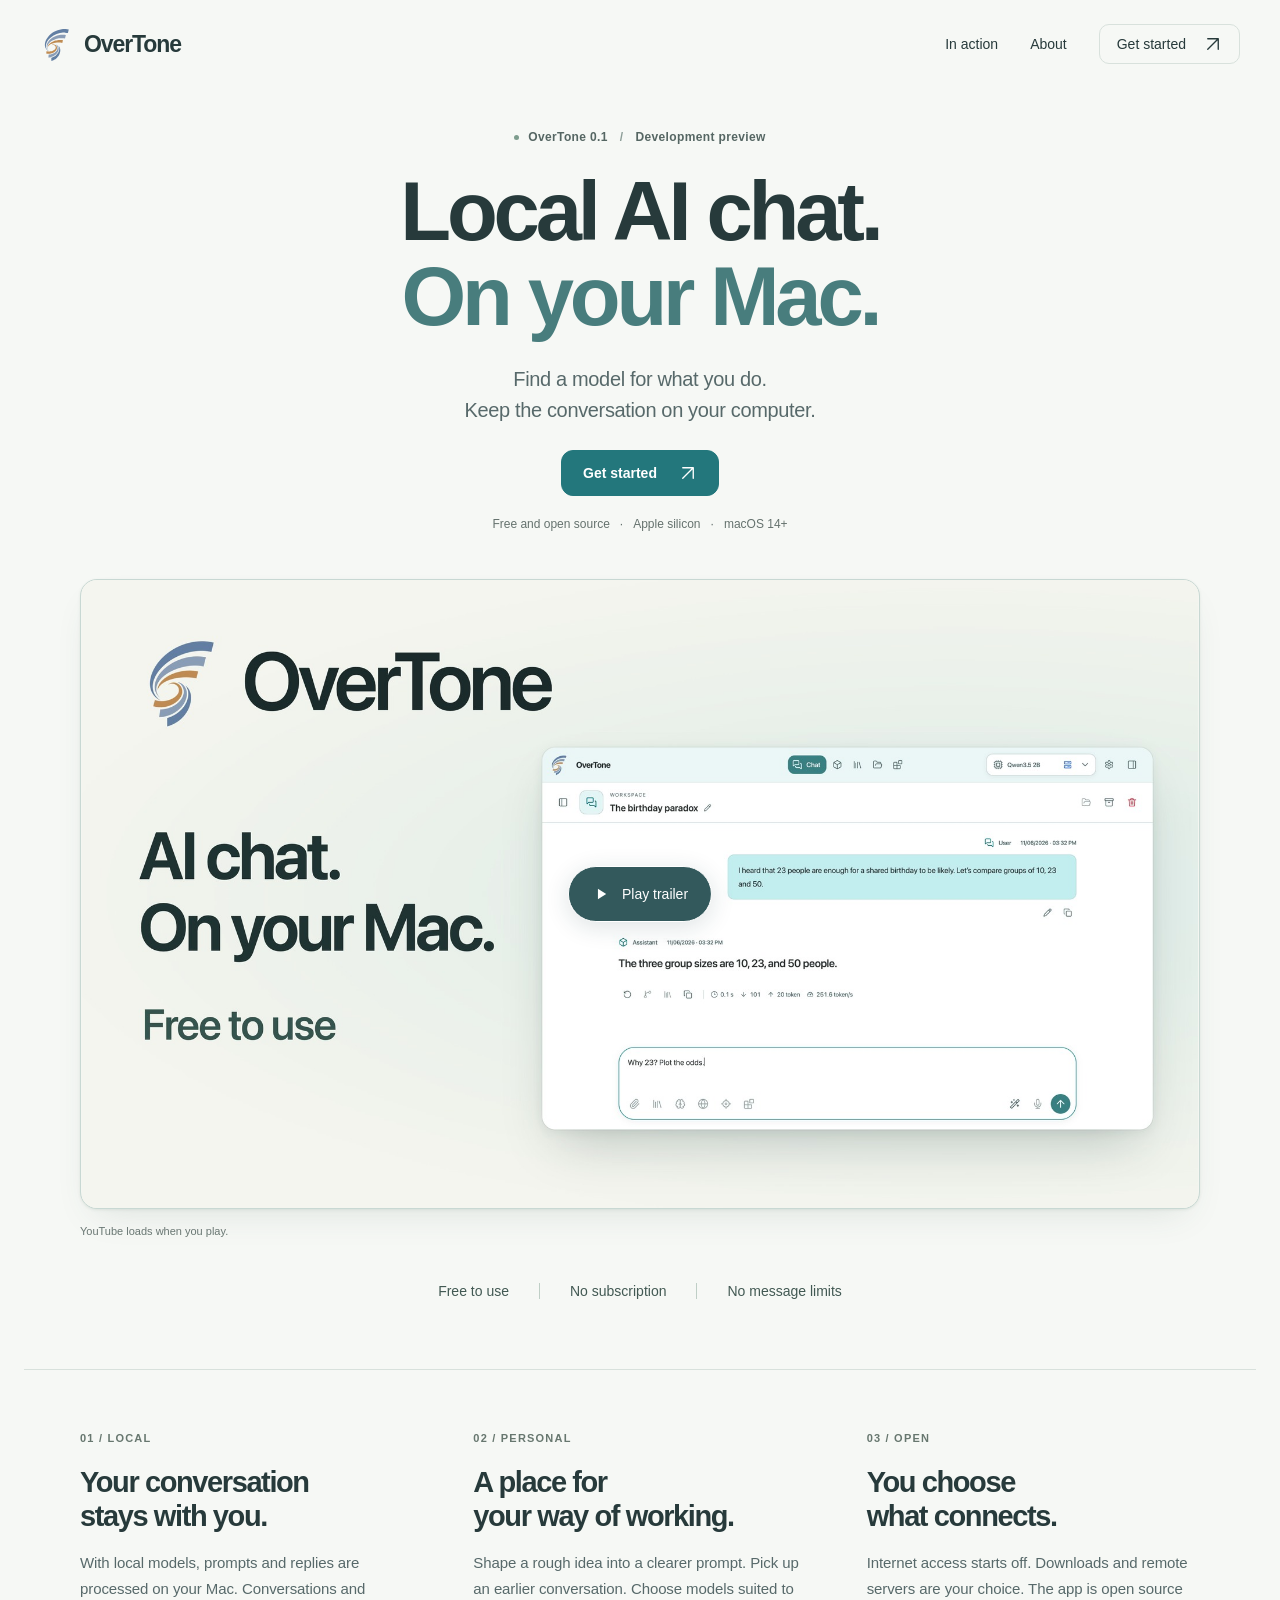
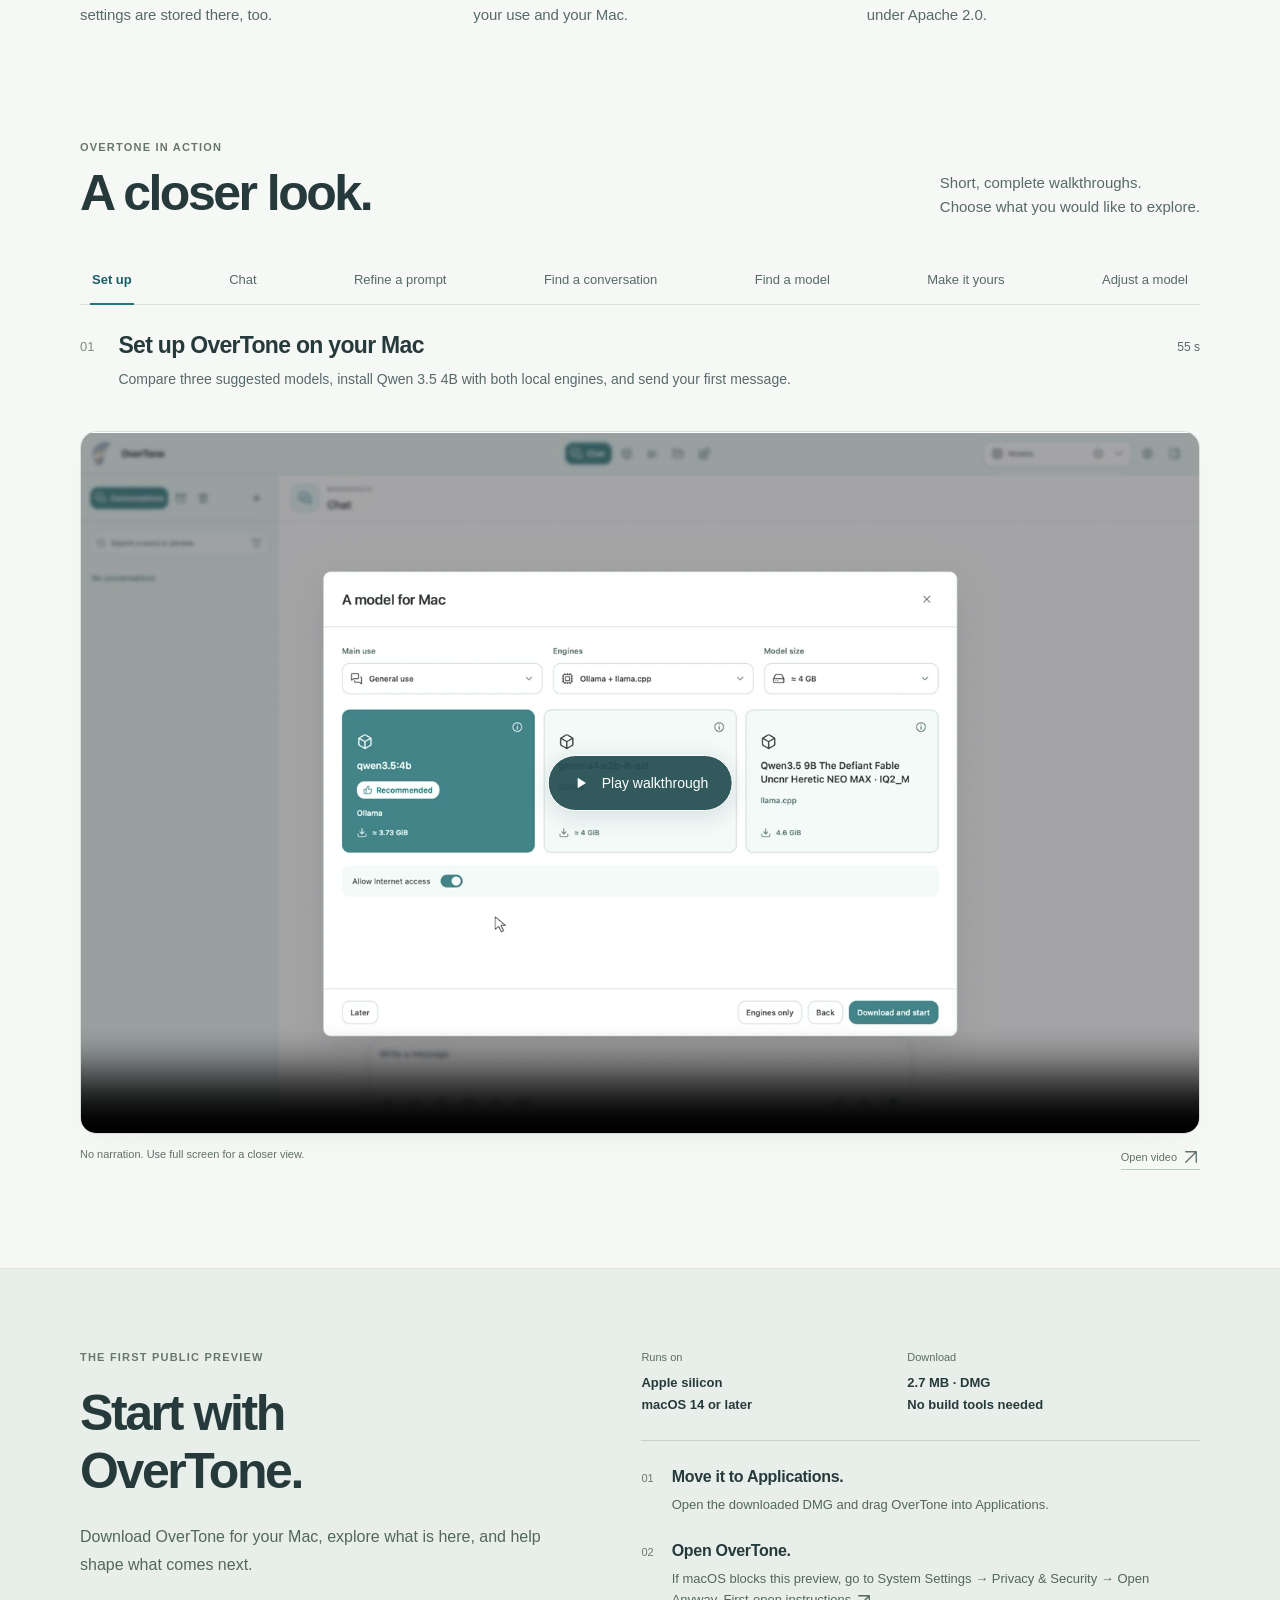
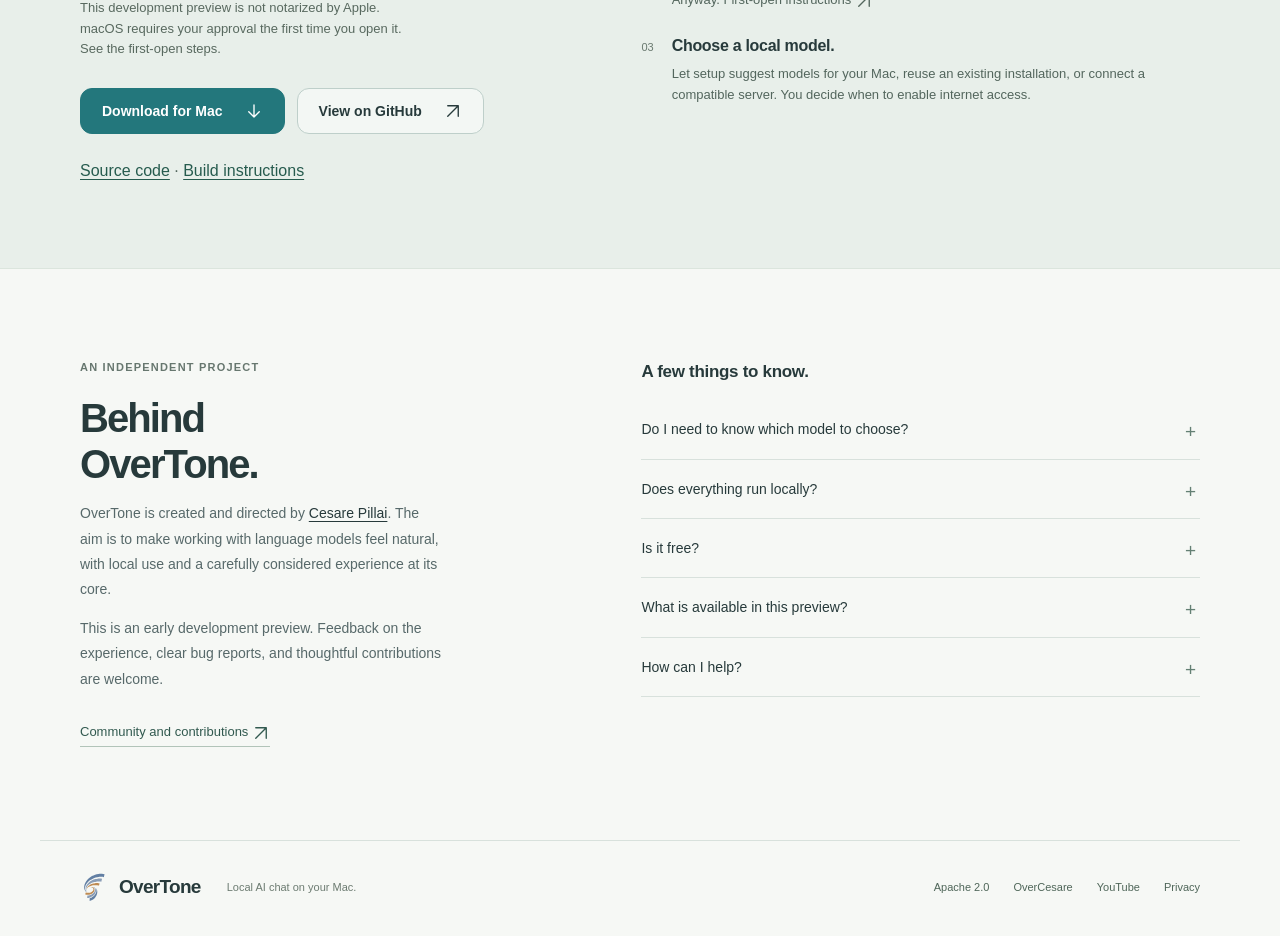
==== commit c725c153: "Keep trailer playback on the page across site updates" ====
--- a/site/index.html
+++ b/site/index.html
@@ -16,10 +16,10 @@
 <link rel="canonical" href="https://overcesare.github.io/OverTone/">
 <meta name="twitter:card" content="summary_large_image">
 <link rel="icon" href="assets/mark.svg" type="image/svg+xml">
-<link rel="stylesheet" href="styles.css">
-<script src="site-config.js" defer></script>
-<script src="clips.js" defer></script>
-<script src="site.js" defer></script>
+<link rel="stylesheet" href="styles.css?v=d8f606da2d49">
+<script src="site-config.js?v=8b76199b1bf3" defer></script>
+<script src="clips.js?v=3275ac6f044f" defer></script>
+<script src="site.js?v=fd850d2e5f58" defer></script>
 </head>
 <body>
 <a class="skip" href="#main">Skip to content</a>
@@ -44,12 +44,12 @@
   </div>
   <figure class="hero-figure" id="trailer">
     <div class="app-frame trailer-frame">
-      <a class="trailer-cover" id="trailer-cover" href="https://www.youtube.com/watch?v=piu7MGdL5Z4" target="_blank" rel="noopener" aria-label="Play the OverTone trailer on this page using YouTube">
+      <button class="trailer-cover" id="trailer-cover" type="button" data-video-id="piu7MGdL5Z4" aria-label="Play the OverTone trailer on this page" disabled>
         <img src="assets/images/trailer.jpg" width="1920" height="1080" fetchpriority="high" alt="OverTone — local AI chat on your Mac.">
         <span class="media-play"><svg class="ui-icon ui-icon-fill" viewBox="0 0 24 24" aria-hidden="true" focusable="false"><path d="m8 5 11 7-11 7Z"/></svg><span>Play trailer</span></span>
-      </a>
+      </button>
     </div>
-    <figcaption class="trailer-caption"><span>YouTube loads when you play.</span><a href="https://www.youtube.com/watch?v=piu7MGdL5Z4" target="_blank" rel="noopener">Open on YouTube <svg class="ui-icon" viewBox="0 0 24 24" aria-hidden="true" focusable="false"><path d="M5 19 19 5M5 5h14v14"/></svg></a></figcaption>
+    <figcaption class="trailer-caption"><span>YouTube loads when you play.</span><noscript>JavaScript is off. <a href="https://www.youtube.com/watch?v=piu7MGdL5Z4" target="_blank" rel="noopener">Watch on YouTube</a>.</noscript></figcaption>
   </figure>
   <p class="freedom"><span>Free to use</span><span>No subscription</span><span>No message limits</span></p>
 </section>
--- a/site/styles.css
+++ b/site/styles.css
@@ -7,7 +7,7 @@
 .about{padding-top:92px;padding-bottom:93px;display:grid;grid-template-columns:.95fr 1.15fr;gap:100px}.about-copy h2{font-size:40px;letter-spacing:-1.9px}.about-copy>p:not(.section-label){font-size:14px;line-height:1.8;color:var(--muted);max-width:365px}.about-copy>p a{color:var(--ink);text-decoration:underline;text-underline-offset:3px}.faq h3{font-size:17px;font-weight:550;margin:1px 0 18px;letter-spacing:-.3px}.faq details{border-bottom:1px solid var(--line)}.faq summary{position:relative;list-style:none;font-size:14px;font-weight:500;cursor:pointer;padding:19px 30px 19px 0;line-height:1.45}.faq summary::-webkit-details-marker{display:none}.faq summary:after{content:"+";position:absolute;right:4px;top:18px;color:#648074;font-size:19px;font-weight:400}.faq details[open] summary:after{content:"−"}.faq details p{font-size:13px;line-height:1.75;color:var(--muted);margin:0 0 19px}.faq details a{text-decoration:underline;text-underline-offset:3px}
 .site-footer{border-top:1px solid var(--line);display:flex;align-items:center;gap:26px;padding-top:29px;padding-bottom:32px}.site-footer .brand{font-size:19px;letter-spacing:-.7px}.site-footer .brand img{width:29px;height:29px}.site-footer p{font-size:11px;color:#6d7c72}.site-footer nav{display:flex;gap:24px;margin-left:auto;font-size:11px;color:#4f6659}.site-footer nav a:hover{color:var(--accent)}
 .doc{max-width:840px;margin:50px auto 90px;padding:0 30px}.doc h1{font-size:52px;letter-spacing:-2.5px;margin-bottom:22px}.doc h2{font-size:26px;margin-top:38px;margin-bottom:14px;letter-spacing:-.8px}.doc h3{font-size:17px;margin-top:26px}.doc p,.doc li{font-size:15px;line-height:1.8;color:#4d635b}.doc ul,.doc ol{padding-left:24px}.doc a:not(.button){text-decoration:underline;text-underline-offset:3px;color:#226451}.doc pre{overflow:auto;background:#e8efea;border:1px solid var(--line);border-radius:12px;padding:18px;font-size:12px;line-height:1.8}.doc code{font-family:ui-monospace,SFMono-Regular,Menlo,monospace}.doc .eyebrow{justify-content:flex-start}.doc .back{display:inline-block;margin-bottom:30px;font-size:13px}
-.trailer-frame{position:relative;width:100%;aspect-ratio:16/9;min-height:202px;background:#f4f6f1}.trailer-cover{position:absolute;inset:0;display:block}.trailer-cover img{width:100%;height:100%;object-fit:contain}.trailer-cover .media-play{pointer-events:none}.trailer-cover:hover .media-play{background:#193d40}.trailer-cover:focus-visible{outline-offset:-6px;border-radius:inherit}.trailer-frame iframe{position:absolute;inset:0;width:100%;height:100%;border:0}.hero-figure .trailer-caption{display:flex;align-items:center;justify-content:space-between;gap:12px;flex-wrap:wrap;font-size:11px;line-height:1.5}.trailer-caption a{display:inline-flex;align-items:center;gap:5px;white-space:nowrap;text-decoration:underline;text-underline-offset:3px}.trailer-caption .ui-icon{width:14px;height:14px}
+.trailer-frame{position:relative;width:100%;aspect-ratio:16/9;min-height:202px;background:#f4f6f1}.trailer-cover{position:absolute;inset:0;display:block;width:100%;height:100%;border:0;padding:0;background:transparent;color:inherit;appearance:none}.trailer-cover img{width:100%;height:100%;object-fit:contain}.trailer-cover .media-play{pointer-events:none}.trailer-cover:hover .media-play{background:#193d40}.trailer-cover:focus-visible{outline-offset:-6px;border-radius:inherit}.trailer-frame iframe{position:absolute;inset:0;width:100%;height:100%;border:0}.hero-figure .trailer-caption{display:flex;align-items:center;justify-content:space-between;gap:12px;flex-wrap:wrap;font-size:11px;line-height:1.5}.trailer-caption a{display:inline-flex;align-items:center;gap:5px;white-space:nowrap;text-decoration:underline;text-underline-offset:3px}
 @media(max-width:1050px){.tabs{gap:0}.tabs button{font-size:12px;padding-left:7px;padding-right:7px}.start-grid,.about{gap:55px}.principles{gap:35px}.site-footer{gap:18px}.site-footer nav{gap:15px}}
 @media(max-width:760px){.ui-icon{width:18px;height:18px}.clip-note .ui-icon{width:14px;height:14px}.site-header .brand,.nav-start{min-height:44px}.section-width{padding-left:24px;padding-right:24px}.site-header{padding:19px 24px}.site-header nav{gap:20px}.site-header .brand{font-size:21px}.nav-about{display:none}.hero{padding-top:35px}h1{font-size:62px}.hero-description{font-size:18px}.hero-figure{padding:0 24px;margin-top:38px}.principles{gap:24px;padding-top:43px;padding-bottom:68px}.principles h2{font-size:24px}.principles p:not(.section-label){font-size:13px}.section-label{font-size:10px}.section-heading h2{font-size:41px}.section-heading>p{font-size:13px}.tabs{display:none}.mobile-clip-selector{display:flex;align-items:center;justify-content:space-between;gap:12px;margin-top:27px;padding:16px 0;border-block:1px solid var(--line)}.mobile-clip-selector label{flex:1;min-width:0;font-size:12px;line-height:1.4;color:var(--muted)}.clip-select-control{--select-size:44px;--select-icon:20px;position:relative;max-width:65%;min-width:0}.mobile-clip-selector select{display:block;appearance:none;-webkit-appearance:none;width:100%;height:var(--select-size);padding:0 44px 0 12px;border:1px solid #c3d3c9;border-radius:10px;background:#fff;color:#344e42;font-size:14px;line-height:1.4;cursor:pointer}.clip-select-control>.ui-icon{position:absolute;width:var(--select-icon);height:var(--select-icon);top:calc((var(--select-size) - var(--select-icon))/2);right:calc((var(--select-size) - var(--select-icon))/2);color:#344e42}.clip-copy{min-height:136px;gap:16px}.clip-copy h3{font-size:21px}.clip-copy p{font-size:13px}.start-grid,.about{grid-template-columns:1fr;gap:40px}.start-intro>p:not(.section-label){max-width:480px}.start-intro>p.source-note{max-width:440px}.start-section{padding:55px 0}.start-intro h2{font-size:45px}.about{padding-top:58px;padding-bottom:60px;gap:38px}.about-copy>p:not(.section-label){max-width:none}.site-footer{flex-wrap:wrap;gap:10px 22px}.site-footer nav{width:100%;margin:12px 0 0;justify-content:space-between}.tour{padding-bottom:60px}}
 @media(max-width:480px){.site-header{padding:17px 20px;gap:12px}.brand{gap:7px}.site-header .brand img,.site-footer .brand img{width:34px;height:34px}.site-header nav{gap:12px}.site-header nav .nav-tour{display:none}.nav-start{font-size:12px;padding:9px 12px;gap:11px}.hero{padding-top:30px}.hero-copy{padding:0 16px}.eyebrow{font-size:10px;gap:6px;margin-bottom:23px}h1{font-size:52px}.hero-description{font-size:16px;line-height:1.6;margin:20px 0}.hero-actions{gap:14px}.button{font-size:12px;padding:11px 16px;gap:15px;min-height:44px}.compatibility{font-size:10px;gap:7px;margin-top:19px}.hero-figure{padding:0 16px;margin-top:31px}.app-frame{border-radius:10px}.hero-figure figcaption{font-size:8px;margin-top:10px}.freedom{font-size:10px;margin-top:30px;margin-inline:20px;padding-bottom:35px}.freedom span{padding:0 14px}.section-width{padding-left:22px;padding-right:22px}.principles{grid-template-columns:1fr;gap:26px;padding-top:35px;padding-bottom:52px}.principles>div{display:grid;grid-template-columns:1fr 1.2fr;gap:5px 20px}.principles .section-label{grid-column:1/-1;margin-bottom:8px;font-size:9px}.principles h2{font-size:22px;letter-spacing:-.8px}.principles p:not(.section-label){margin:0;font-size:12px;line-height:1.65}.section-heading{display:block}.section-heading>p{margin-top:14px}.section-heading>p br{display:none}.section-heading h2{font-size:39px}.clip-copy{padding-top:22px;min-height:145px;gap:12px}.clip-number{display:none}.clip-copy h3{font-size:20px}.clip-copy p{font-size:12px}.clip-length{font-size:10px;padding-top:6px}.clip-note{font-size:9px;gap:12px;line-height:1.5}.clip-stage{border-radius:10px}.media-play{padding:13px 17px;font-size:12px;min-height:44px}.requirements strong{font-size:11px}.requirements{gap:15px}.start-intro h2{font-size:43px}.start-intro>p:not(.section-label){font-size:15px}.start-intro>p.source-note{font-size:12px}.steps h3{font-size:15px}.steps p{font-size:12px}.code-block code{font-size:11px}.start-instructions .code-block{padding-left:12px}.about-copy h2{font-size:37px}.site-footer p{font-size:9px}.site-footer nav{font-size:10px;gap:12px}.doc{margin-top:35px;padding:0 22px}.doc h1{font-size:39px;letter-spacing:-1.8px}.doc p,.doc li{font-size:14px}}
